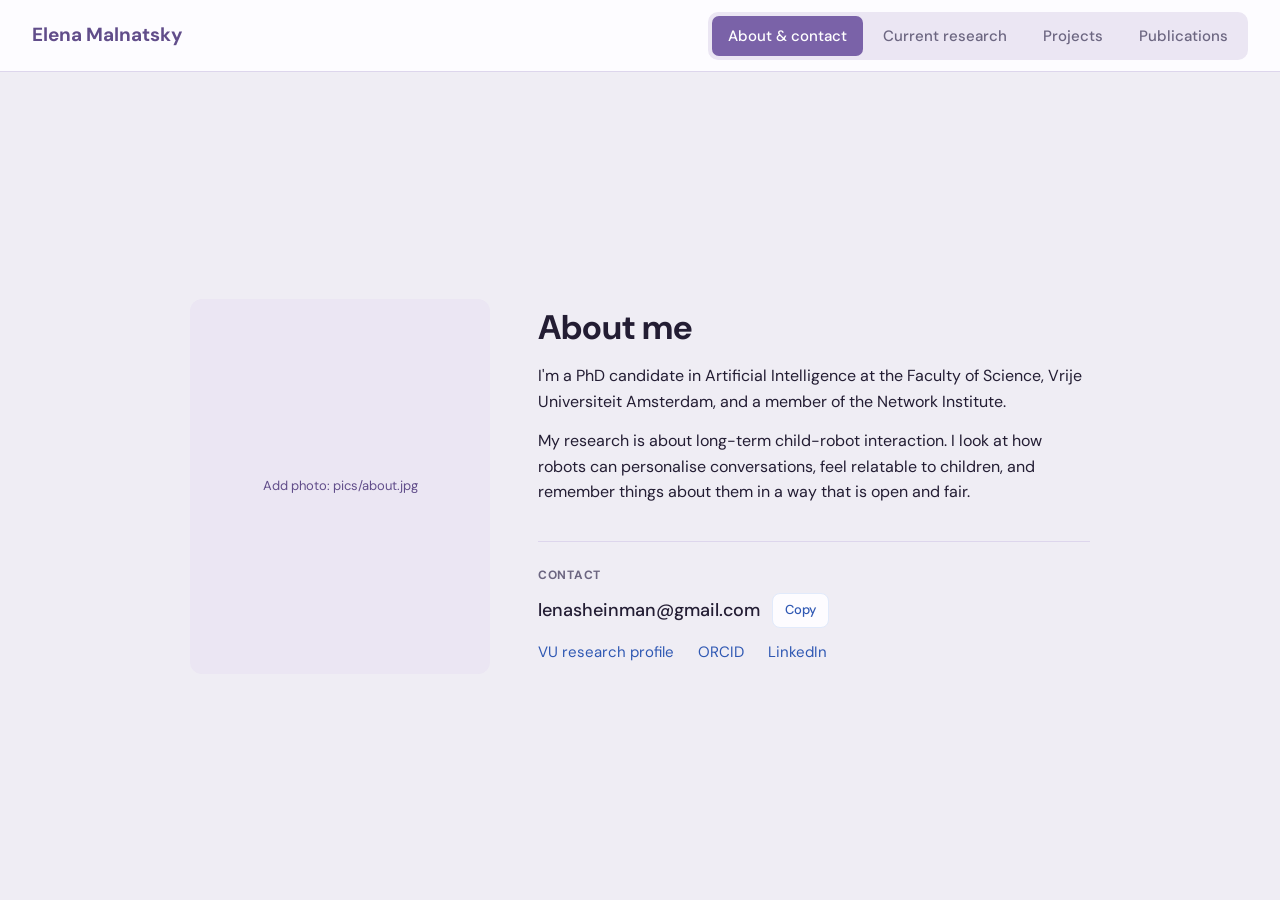
==== index.html @ c5b90229 "first version" ====
<!doctype html>
<html lang="en">
<head>
  <meta charset="utf-8">
  <meta name="viewport" content="width=device-width, initial-scale=1">
  <title>Elena Malnatsky</title>
  <meta name="description" content="Elena Malnatsky, PhD candidate at Vrije Universiteit Amsterdam, researching memory in child-robot interaction.">
  <link rel="preconnect" href="https://fonts.googleapis.com">
  <link rel="preconnect" href="https://fonts.gstatic.com" crossorigin>
  <link href="https://fonts.googleapis.com/css2?family=DM+Sans:opsz,wght@9..40,400;9..40,500;9..40,700&display=swap" rel="stylesheet">
  <link rel="stylesheet" href="styles.css">
</head>
<body>

  <header class="top">
    <button class="name" data-tab="about">Elena Malnatsky</button>
    <nav class="tabs" aria-label="Sections">
      <button class="tab" data-tab="about">About &amp; contact</button>
      <button class="tab" data-tab="research">Current research</button>
      <button class="tab" data-tab="projects">Projects</button>
      <button class="tab" data-tab="publications">Publications</button>
    </nav>
  </header>

  <main>

    <!-- ABOUT -->
    <section class="page" id="about">
      <div class="two-col">
        <figure class="pic pic--tall" data-label="pics/about.jpg">
          <img src="pics/about.jpg" alt="Elena with a social robot" onerror="this.remove()">
        </figure>
        <div>
          <h2>About me</h2>
          <p>
            I'm a PhD candidate in Artificial Intelligence at the Faculty of Science,
            Vrije Universiteit Amsterdam, and a member of the Network Institute.
          </p>
          <p>
            My research is about long-term child-robot interaction. I look at how robots can
            personalise conversations, feel relatable to children, and remember things about
            them in a way that is open and fair.
          </p>
          <div class="about-contact">
            <p class="about-contact__label">Contact</p>
            <div class="about-contact__row">
              <a class="about-contact__email" href="mailto:lenasheinman@gmail.com">lenasheinman@gmail.com</a>
              <button class="btn btn--light btn--sm" id="copy-email" data-email="lenasheinman@gmail.com">Copy</button>
            </div>
            <ul class="about-contact__links">
              <li><a href="https://research.vu.nl/en/persons/elena-malnatsky/" target="_blank" rel="noopener">VU research profile</a></li>
              <li><a href="https://orcid.org/0009-0008-4822-2944" target="_blank" rel="noopener">ORCID</a></li>
              <li><a href="https://www.linkedin.com/search/results/people/?keywords=Lena%20(Elena)%20Malnatsky" target="_blank" rel="noopener">LinkedIn</a></li>
            </ul>
          </div>
        </div>
      </div>
    </section>

    <!-- CURRENT RESEARCH -->
    <section class="page" id="research">
      <div class="research">
        <div class="research__text">
          <h2>Current research</h2>
          <p>
            Social robots that personalise conversations store information about the children
            they talk to. But children rarely get to see that information, let alone change it.
            In my current project, we open up the robot's memory to them.
          </p>
          <p>
            First, children helped us design how this should work. Then 71 children aged 10–12
            talked one-on-one with a NAO robot about school life and their dreams for the future.
            At any moment they could ask what the robot remembered about them and change it in
            their own words. Some of them also had a Memory Book on a tablet that showed what the
            robot knew.
          </p>
          <p>
            To see how children react when the robot gets them wrong, it made a few deliberate
            mistakes, like saying their favourite food was broccoli.
          </p>
          <div class="card">
            <p class="small-title">What I'm asking</p>
            <ul class="list">
              <li>How do children understand what a robot remembers about them?</li>
              <li>How do they respond when it gets something about them wrong?</li>
              <li>When they try to change its memory, does the robot actually pick it up?</li>
            </ul>
          </div>
        </div>

        <div class="gallery">
          <figure class="gallery__main">
            <img id="gallery-img" src="pics/web/study-girl.jpg" alt="">
          </figure>
          <div class="gallery__bar">
            <button class="btn btn--light btn--sm" id="gallery-prev" aria-label="Previous photo">←</button>
            <p class="gallery__caption" id="gallery-caption"></p>
            <button class="btn btn--light btn--sm" id="gallery-next" aria-label="Next photo">→</button>
          </div>
          <div class="gallery__thumbs">
            <button class="thumb is-on" data-src="pics/web/study-girl.jpg" data-caption="A child talking with the robot during the study"><img src="pics/web/study-girl.jpg" alt="Child talking with the robot"></button>
            <button class="thumb" data-src="pics/web/study-tablet.jpg" data-caption="Looking through the Memory Book on a tablet next to the robot"><img src="pics/web/study-tablet.jpg" alt="Child using the Memory Book tablet"></button>
            <button class="thumb" data-src="pics/web/codesign-session.jpg" data-caption="Co-design session: children drawing what the robot's memory could look like"><img src="pics/web/codesign-session.jpg" alt="Children in a co-design session"></button>
            <button class="thumb" data-src="pics/web/memorybook-cover.jpg" data-caption="The co-designed Memory Book"><img src="pics/web/memorybook-cover.jpg" alt="Memory Book cover"></button>
            <button class="thumb" data-src="pics/web/memorybook-chapters.jpg" data-caption="Memory Book chapters: hobbies, sport, music, books, friends, animals, food, school and dreams"><img src="pics/web/memorybook-chapters.jpg" alt="Memory Book table of contents"></button>
            <button class="thumb" data-src="pics/web/memorybook-page.jpg" data-caption="A chapter showing what the robot remembers about a child"><img src="pics/web/memorybook-page.jpg" alt="Memory Book chapter page"></button>
          </div>
        </div>
      </div>
    </section>

    <!-- PROJECTS -->
    <section class="page" id="projects">
      <div class="wide">
        <div class="row-between">
          <h2>Projects</h2>
          <div class="carousel__controls">
            <button class="btn btn--light btn--sm" id="proj-prev" aria-label="Previous project">←</button>
            <span class="carousel__count" id="proj-count">1 / 4</span>
            <button class="btn btn--light btn--sm" id="proj-next" aria-label="Next project">→</button>
          </div>
        </div>

        <div class="carousel" id="proj-track">
          <article class="project" data-project="omr">
            <figure class="pic" data-label="pics/omr.jpg">
              <img src="pics/omr.jpg" alt="" onerror="this.remove()">
            </figure>
            <div>
              <p class="project__venue">HRI 2026</p>
              <h3>Making Memories Together</h3>
              <p class="project__sub">Why robot memory needs to be open to children</p>
              <p>A year after a reading study, we returned to 50 children: they felt less close to the robot, and half of what it remembered about them was outdated or missing. A short online check-in repaired both, which led us to propose robots whose memory children can see and help build.</p>
              <div class="buttons">
                <a class="btn" href="https://doi.org/10.1145/3776734.3794570" target="_blank" rel="noopener">Read the paper</a>
              </div>
            </div>
          </article>

          <article class="project" data-project="codesign">
            <figure class="pic" data-label="pics/web/memorybook-cover.jpg">
              <img src="pics/web/memorybook-cover.jpg" alt="The co-designed Memory Book" onerror="this.remove()">
            </figure>
            <div>
              <p class="project__venue">Current project</p>
              <h3>Open Robot Memory</h3>
              <p class="project__sub">Letting children see and change what a robot remembers</p>
              <p>Together with children, we co-designed a Memory Book and ways for a robot to talk about what it remembers. Then 71 children aged 10–12 talked with the robot and could ask about and correct what it knew about them, including a few deliberate mistakes.</p>
              <div class="buttons">
                <button class="btn" data-tab="research">See current research</button>
              </div>
            </div>
          </article>

          <article class="project" data-project="bookworm">
            <figure class="pic" data-label="pics/bookworm.jpg">
              <img src="pics/bookworm.jpg" alt="" onerror="this.remove()">
            </figure>
            <div>
              <p class="project__venue">HRI 2026 · AIED 2026</p>
              <h3>The Robot Bookworm</h3>
              <p class="project__sub">Personalised book talks with a social robot</p>
              <p>A social robot that discusses books with children to support their reading motivation. Its conversations are generated with language models through a hybrid human–AI approach that keeps the content safe and personal.</p>
              <div class="buttons">
                <a class="btn" href="https://research.vu.nl/en/publications/the-robot-bookworm-fostering-childrens-reading-motivation-through/" target="_blank" rel="noopener">Read the paper</a>
                <a class="btn btn--light" href="https://doi.org/10.1007/978-3-032-29760-0_25" target="_blank" rel="noopener">AIED paper</a>
              </div>
            </div>
          </article>

          <article class="project" data-project="humor">
            <figure class="pic" data-label="pics/humor.jpg">
              <img src="pics/humor.jpg" alt="" onerror="this.remove()">
            </figure>
            <div>
              <p class="project__venue">HRI 2025</p>
              <h3>Fitting Humor</h3>
              <p class="project__sub">Robot humour that fits a child's age</p>
              <p>Co-design workshops with 102 children aged 8–12 identified the humour that suits each age group. In a follow-up study, children found the robot funnier and more relatable when its humour matched their age.</p>
              <div class="buttons">
                <a class="btn" href="https://research.vu.nl/en/publications/fitting-humor-age-based-persaonalization-for-shaping-relatable-ch/" target="_blank" rel="noopener">Read the paper</a>
              </div>
            </div>
          </article>
        </div>
        <div class="carousel__dots" id="proj-dots"></div>
      </div>
    </section>

    <!-- PUBLICATIONS -->
    <section class="page" id="publications">
      <div class="wide">
        <div class="row-between">
          <h2>Publications</h2>
          <div class="filters">
            <button class="pill is-on" data-year="all">All</button>
            <button class="pill" data-year="2026">2026</button>
            <button class="pill" data-year="2025">2025</button>
            <button class="pill" data-year="2024">2024</button>
          </div>
        </div>

        <ul class="pubs">
          <li data-year="2026">
            <div>
              <p class="pub-title">Making Memories Together: Toward Transparent and Co-constructed Robot Memory in Child-Robot Interaction</p>
              <p class="muted"><b>E. Malnatsky</b>, S. Wang, K. Hindriks, M. E. U. Ligthart · HRI '26 Companion</p>
            </div>
            <div class="pub-btns">
              <a class="btn btn--sm" href="https://doi.org/10.1145/3776734.3794570" target="_blank" rel="noopener">Paper</a>
              <button class="btn btn--sm btn--light cite" data-cite="Malnatsky, E., Wang, S., Hindriks, K., &amp; Ligthart, M. E. U. (2026). Making Memories Together: Toward Transparent and Co-constructed Robot Memory in Child-Robot Interaction. In HRI '26 Companion (pp. 1125–1129). ACM. https://doi.org/10.1145/3776734.3794570">Cite</button>
            </div>
          </li>
          <li data-year="2026">
            <div>
              <p class="pub-title">The Robot Bookworm: Fostering Children's Reading Motivation through Personalized Book Discussions</p>
              <p class="muted"><b>E. Malnatsky</b>, S. Ul Husan, K. Sinha, S. Veld, R. Van Nee, D. Wijnhorst, S. Wang, K. Hindriks, M. E. U. Ligthart · HRI '26</p>
            </div>
            <div class="pub-btns">
              <a class="btn btn--sm" href="https://research.vu.nl/en/publications/the-robot-bookworm-fostering-childrens-reading-motivation-through/" target="_blank" rel="noopener">Paper</a>
              <button class="btn btn--sm btn--light cite" data-cite="Malnatsky, E., Ul Husan, S., Sinha, K., Veld, S., Van Nee, R., Wijnhorst, D., Wang, S., Hindriks, K., &amp; Ligthart, M. E. U. (2026). The Robot Bookworm: Fostering Children's Reading Motivation through Personalized Book Discussions. In HRI '26 (pp. 1010–1019). ACM.">Cite</button>
            </div>
          </li>
          <li data-year="2026">
            <div>
              <p class="pub-title">A Hybrid Human-AI Content Generation Framework for Safe and Personalized Dialogic Learning with Children</p>
              <p class="muted"><b>E. Malnatsky</b>, S. Wang, K. Sinha, K. V. Hindriks, M. E. U. Ligthart · AIED 2026</p>
            </div>
            <div class="pub-btns">
              <a class="btn btn--sm" href="https://doi.org/10.1007/978-3-032-29760-0_25" target="_blank" rel="noopener">Paper</a>
              <button class="btn btn--sm btn--light cite" data-cite="Malnatsky, E., Wang, S., Sinha, K., Hindriks, K. V., &amp; Ligthart, M. E. U. (2026). A Hybrid Human-AI Content Generation Framework for Safe and Personalized Dialogic Learning with Children. In AIED 2026, LNAI (pp. 226–235). Springer. https://doi.org/10.1007/978-3-032-29760-0_25">Cite</button>
            </div>
          </li>
          <li data-year="2025">
            <div>
              <p class="pub-title">Fitting Humor: Age-Based Personalization for Shaping Relatable Child-Robot Interactions</p>
              <p class="muted"><b>E. Malnatsky</b>, M. E. U. Ligthart · HRI '25</p>
            </div>
            <div class="pub-btns">
              <a class="btn btn--sm" href="https://research.vu.nl/en/publications/fitting-humor-age-based-persaonalization-for-shaping-relatable-ch/" target="_blank" rel="noopener">Paper</a>
              <button class="btn btn--sm btn--light cite" data-cite="Malnatsky, E., &amp; Ligthart, M. E. U. (2025). Fitting Humor: Age-Based Personalization for Shaping Relatable Child-Robot Interactions. In HRI '25 (pp. 331–341). ACM.">Cite</button>
            </div>
          </li>
          <li data-year="2025">
            <div>
              <p class="pub-title">Dialogic Learning in Child-Robot Interaction: A Hybrid Approach to Personalized Educational Content Generation</p>
              <p class="muted"><b>E. Malnatsky</b>, S. Wang, K. V. Hindriks, M. E. U. Ligthart · AAAI Spring Symposium 2025</p>
            </div>
            <div class="pub-btns">
              <a class="btn btn--sm" href="https://research.vu.nl/en/publications/dialogic-learning-in-child-robot-interaction-a-hybrid-approach-to/" target="_blank" rel="noopener">Paper</a>
              <button class="btn btn--sm btn--light cite" data-cite="Malnatsky, E., Wang, S., Hindriks, K. V., &amp; Ligthart, M. E. U. (2025). Dialogic Learning in Child-Robot Interaction: A Hybrid Approach to Personalized Educational Content Generation. In Proceedings of the 2025 AAAI Spring Symposium Series (Vol. 5, No. 1, pp. 416–420). AAAI.">Cite</button>
            </div>
          </li>
          <li data-year="2024">
            <div>
              <p class="pub-title">Shaping Relatable Robots: A Child-Centered Approach to Social Personalization</p>
              <p class="muted"><b>E. Malnatsky</b>, S. Wang, K. Hindriks, M. Ligthart · HRI '24 Companion</p>
            </div>
            <div class="pub-btns">
              <a class="btn btn--sm" href="https://doi.org/10.1145/3610978.3638374" target="_blank" rel="noopener">Paper</a>
              <button class="btn btn--sm btn--light cite" data-cite="Malnatsky, E., Wang, S., Hindriks, K., &amp; Ligthart, M. (2024). Shaping Relatable Robots: A Child-Centered Approach to Social Personalization. In HRI '24 Companion (pp. 127–129). ACM. https://doi.org/10.1145/3610978.3638374">Cite</button>
            </div>
          </li>
        </ul>
        <div class="buttons">
          <a class="btn btn--light" href="https://research.vu.nl/en/persons/elena-malnatsky/" target="_blank" rel="noopener">See all on VU research portal</a>
        </div>
      </div>
    </section>

  </main>

  <div class="toast" id="toast" role="status" aria-live="polite"></div>

  <script src="script.js"></script>
</body>
</html>
---- styles.css ----
/* Elena Malnatsky — simple tab site */

:root {
  /* Colours taken from the co-designed Memory Book */
  --bg: #efedf4;            /* gray-white background */
  --card: #fdfcff;          /* white book pages */
  --text: #231d33;
  --muted: #6c6681;
  --border: #ddd6ec;
  --purple: #7a62a8;        /* muted Memory Book purple */
  --purple-dark: #614d8a;
  --purple-light: #ebe6f3;  /* lavender page tint */
  --blue: #3e6fd8;          /* robot's blue */
  --blue-dark: #2f58b3;
  --blue-light: #e1eafb;
  --top-h: 72px;
}

* { box-sizing: border-box; }
html, body { height: 100%; }
body {
  margin: 0;
  overflow: hidden;
  background: var(--bg);
  color: var(--text);
  font-family: "DM Sans", system-ui, -apple-system, sans-serif;
  font-size: 16px;
  line-height: 1.6;
}
button { font: inherit; color: inherit; background: none; border: 0; cursor: pointer; padding: 0; }
a { color: inherit; }
h1, h2, h3 { margin: 0 0 16px; line-height: 1.15; font-weight: 700; }
h1 { font-size: clamp(36px, 5vw, 56px); }
h2 { font-size: clamp(26px, 3vw, 34px); }
h3 { font-size: 24px; margin-bottom: 4px; }
p { margin: 0 0 14px; }
.muted { color: var(--muted); }
.big { font-size: clamp(17px, 1.6vw, 20px); max-width: 52ch; }
.small-title { font-weight: 700; font-size: 14px; margin: 20px 0 8px; }
.card .small-title:first-child { margin-top: 0; }

/* placeholder text: replace and remove class */
.ph { background: var(--purple-light); color: var(--purple-dark); border-radius: 4px; padding: 0 4px; }

/* ---------- top bar ---------- */
.top {
  height: var(--top-h);
  display: flex; align-items: center; justify-content: space-between; gap: 24px;
  padding: 0 32px;
  border-bottom: 1px solid var(--border);
  background: var(--card);
}
.name { font-weight: 700; font-size: 19px; }
.tabs { display: flex; gap: 4px; background: var(--bg); padding: 4px; border-radius: 10px; }
.tab {
  padding: 8px 16px; border-radius: 7px; font-size: 15px; font-weight: 500; color: var(--muted);
  transition: background .15s, color .15s;
}
.tab:hover { color: var(--text); background: rgba(255, 255, 255, .6); }
.tab.is-on { background: var(--purple); color: #fff; }

/* ---------- pages ---------- */
main { position: relative; height: calc(100% - var(--top-h)); }
.page {
  position: absolute; inset: 0;
  display: none;
  align-items: center; justify-content: center;
  padding: 32px;
  overflow-y: auto;            /* only scrolls on small screens if needed */
}
.page.is-on { display: flex; animation: fade .25s ease; }
@keyframes fade { from { opacity: 0; } to { opacity: 1; } }

.home, .two-col { width: 100%; max-width: 1100px; display: grid; grid-template-columns: 1.3fr 1fr; gap: 56px; align-items: center; }
.two-col { grid-template-columns: 1fr 1.3fr; }
.two-col--wide { grid-template-columns: 1.2fr 1fr; }
.wide { width: 100%; max-width: 1100px; }

/* ---------- buttons ---------- */
.buttons { display: flex; flex-wrap: wrap; gap: 10px; margin-top: 20px; }
.buttons--center { justify-content: center; }
.btn {
  display: inline-flex; align-items: center; justify-content: center;
  padding: 11px 20px; border-radius: 8px;
  background: var(--purple); color: #fff; border: 1px solid var(--purple);
  font-weight: 500; font-size: 15px; text-decoration: none;
  transition: background .15s, border-color .15s;
}
.btn:hover { background: var(--purple-dark); border-color: var(--purple-dark); }
.btn--light { background: var(--card); color: var(--text); border-color: var(--border); }
.btn--light:hover { background: #fff; border-color: var(--purple); }
.btn--sm { padding: 6px 12px; font-size: 13px; }

.pill {
  padding: 8px 16px; border-radius: 999px; border: 1px solid var(--border);
  background: var(--card); font-size: 14px; font-weight: 500;
  transition: all .15s;
}
.pill:hover { border-color: var(--purple); }
.pill.is-on { background: var(--purple); border-color: var(--purple); color: #fff; }

/* ---------- pictures ---------- */
.pic {
  position: relative; margin: 0; border-radius: 12px; overflow: hidden;
  background: var(--purple-light); aspect-ratio: 4 / 3;
}
.pic--tall { aspect-ratio: 4 / 5; max-height: calc(100vh - var(--top-h) - 80px); width: 100%; }
.pic::after {
  content: "Add photo: " attr(data-label);
  position: absolute; inset: 0; display: grid; place-items: center;
  font-size: 13px; color: var(--purple-dark);
}
.pic img { position: absolute; inset: 0; width: 100%; height: 100%; object-fit: cover; z-index: 1; }

/* ---------- about ---------- */
.chips { display: flex; flex-wrap: wrap; gap: 8px; margin-top: 4px; }
.chips span { background: var(--card); border: 1px solid var(--border); border-radius: 999px; padding: 4px 12px; font-size: 13px; }

/* ---------- research ---------- */
.label {
  display: inline-block; background: var(--purple-light); color: var(--purple-dark);
  font-size: 13px; font-weight: 700; padding: 4px 10px; border-radius: 6px; margin-bottom: 12px;
}
.card { background: var(--card); border: 1px solid var(--border); border-radius: 12px; padding: 24px; }
.card-stack { display: flex; flex-direction: column; gap: 16px; }
.list { margin: 0; padding-left: 20px; }
.list li { margin-bottom: 6px; }
.steps { list-style: none; margin: 0; padding: 0; }
.steps li { display: flex; align-items: center; gap: 10px; padding: 6px 0; color: var(--muted); }
.steps li::before {
  content: ""; width: 14px; height: 14px; border-radius: 50%;
  border: 2px solid var(--border); flex-shrink: 0;
}
.steps li.done { color: var(--text); }
.steps li.done::before { background: var(--purple); border-color: var(--purple); }
.steps li.now { color: var(--text); font-weight: 700; }
.steps li.now::before { border-color: var(--purple); background: var(--purple-light); }

/* ---------- projects ---------- */
.project-tabs { display: flex; flex-wrap: wrap; gap: 8px; margin-bottom: 24px; }
.project { display: none; grid-template-columns: 1fr 1.2fr; gap: 40px; align-items: center; }
.project.is-on { display: grid; animation: fade .25s ease; }
.project .pic { max-height: calc(100vh - var(--top-h) - 220px); width: 100%; }

/* ---------- publications ---------- */
.row-between { display: flex; justify-content: space-between; align-items: center; gap: 16px; flex-wrap: wrap; margin-bottom: 16px; }
.row-between h2 { margin: 0; }
.filters { display: flex; gap: 6px; }
.pubs { list-style: none; margin: 0; padding: 0; display: flex; flex-direction: column; gap: 8px; }
.pubs li {
  display: flex; justify-content: space-between; align-items: center; gap: 20px;
  background: var(--card); border: 1px solid var(--border); border-radius: 10px; padding: 12px 16px;
}
.pubs li.hide { display: none; }
.pubs p { margin: 0; }
.pubs .muted { font-size: 13px; }
.pub-title { font-weight: 500; font-size: 15px; line-height: 1.35; margin-bottom: 2px !important; }
.pub-btns { display: flex; gap: 6px; flex-shrink: 0; }

/* ---------- contact ---------- */
.contact { max-width: 520px; text-align: center; padding: 40px; }
.email { font-size: 22px; font-weight: 700; margin: 20px 0 0; }
hr { border: 0; border-top: 1px solid var(--border); margin: 28px 0 8px; }

/* ---------- toast ---------- */
.toast {
  position: fixed; bottom: 24px; left: 50%; transform: translate(-50%, 20px);
  background: var(--text); color: #fff; padding: 10px 18px; border-radius: 8px; font-size: 14px;
  opacity: 0; pointer-events: none; transition: all .2s;
}
.toast.show { opacity: 1; transform: translate(-50%, 0); }

/* ---------- smaller screens ---------- */
@media (max-height: 780px) and (min-width: 900px) {
  .pubs li { padding: 9px 14px; }
}

@media (max-width: 900px) {
  :root { --top-h: 112px; }
  .top { flex-direction: column; justify-content: center; align-items: flex-start; gap: 10px; padding: 12px 16px; }
  .tabs { max-width: 100%; overflow-x: auto; }
  .tab { white-space: nowrap; padding: 7px 12px; font-size: 14px; }
  .page { align-items: flex-start; padding: 24px 16px; }
  .home, .two-col, .two-col--wide, .project { grid-template-columns: 1fr; gap: 24px; }
  .pic--tall { aspect-ratio: 16 / 9; max-height: 220px; }
  .home .pic { order: -1; }
  .project .pic { max-height: 220px; }
  .pubs li { flex-direction: column; align-items: flex-start; gap: 10px; }
  .contact { padding: 28px 20px; }
}

/* About: smaller photo */
#about .two-col { grid-template-columns: 300px 1fr; max-width: 900px; gap: 48px; }
#about .pic--tall { max-height: 380px; }
@media (max-width: 900px) {
  #about .two-col { grid-template-columns: 1fr; }
  #about .pic--tall { max-width: 220px; aspect-ratio: 4 / 5; max-height: none; }
}

/* Current research: text + photo gallery */
.research { width: 100%; max-width: 1150px; display: grid; grid-template-columns: 1fr 1.15fr; gap: 48px; align-items: center; }
.research__text p { font-size: 15px; }
.research__text .card { padding: 18px 20px; margin-top: 6px; }
.research__text .list li { font-size: 14px; margin-bottom: 4px; }
.gallery { display: flex; flex-direction: column; gap: 10px; }
.gallery__main {
  margin: 0; border-radius: 12px; overflow: hidden; background: var(--card); border: 1px solid var(--border);
  aspect-ratio: 16 / 10; max-height: calc(100vh - var(--top-h) - 200px);
}
.gallery__main img { width: 100%; height: 100%; object-fit: contain; display: block; transition: opacity .2s; }
.gallery__bar { display: flex; align-items: center; gap: 10px; }
.gallery__caption { flex: 1; margin: 0; font-size: 14px; color: var(--muted); text-align: center; }
.gallery__thumbs { display: grid; grid-template-columns: repeat(6, 1fr); gap: 8px; }
.thumb { border-radius: 8px; overflow: hidden; aspect-ratio: 4 / 3; border: 2px solid transparent; opacity: .65; transition: all .15s; }
.thumb img { width: 100%; height: 100%; object-fit: cover; display: block; }
.thumb:hover { opacity: 1; }
.thumb.is-on { border-color: var(--purple); opacity: 1; }
@media (max-width: 900px) {
  .research { grid-template-columns: 1fr; gap: 24px; }
  .gallery { order: -1; }
  .gallery__thumbs { grid-template-columns: repeat(3, 1fr); }
}

/* Projects: swipeable carousel */
.carousel {
  display: flex; overflow-x: auto; scroll-snap-type: x mandatory; scroll-behavior: smooth;
  gap: 24px; scrollbar-width: none; cursor: grab; overscroll-behavior-x: contain;
}
.carousel::-webkit-scrollbar { display: none; }
.carousel.is-dragging { cursor: grabbing; scroll-snap-type: none; scroll-behavior: auto; user-select: none; }
.carousel.is-dragging img { pointer-events: none; }
.carousel .project {
  display: grid; flex: 0 0 100%; scroll-snap-align: start;
  background: var(--card); border: 1px solid var(--border); border-radius: 14px; padding: 24px;
  animation: none;
}
.carousel .project img { -webkit-user-drag: none; }
.carousel__controls { display: flex; align-items: center; gap: 10px; }
.carousel__count { font-size: 14px; color: var(--muted); min-width: 44px; text-align: center; }
.carousel__dots { display: flex; justify-content: center; gap: 8px; margin-top: 16px; }
.carousel__dots button {
  width: 10px; height: 10px; border-radius: 50%; background: var(--border); transition: all .2s;
}
.carousel__dots button.is-on { background: var(--purple); width: 26px; border-radius: 5px; }
@media (max-width: 900px) {
  .carousel .project { padding: 16px; }
}


/* ---------- Memory Book colour accents ---------- */
.top { background: var(--card); border-bottom: 1px solid var(--border); }
.name { color: var(--purple-dark); }
.tabs { background: var(--purple-light); }
.tab:hover { background: #fff; color: var(--purple-dark); }

h1, h2 { color: var(--text); }
.small-title { color: var(--blue); text-transform: uppercase; letter-spacing: .04em; font-size: 12px; }
.list li::marker { color: var(--blue); }

.btn--light { color: var(--blue-dark); border-color: var(--blue-light); background: var(--card); }
.btn--light:hover { background: var(--blue-light); border-color: var(--blue); color: var(--blue-dark); }

.card { box-shadow: 0 1px 0 var(--border), 0 8px 24px -16px rgba(122, 98, 168, .35); }
.pic { background: var(--purple-light); }

/* projects */
.project .muted { color: var(--blue); font-weight: 500; }
.carousel .project { box-shadow: 0 10px 30px -20px rgba(122, 98, 168, .45); }
.carousel__dots button { background: var(--blue-light); }
.carousel__dots button.is-on { background: var(--purple); }

/* gallery */
.thumb.is-on { border-color: var(--blue); }

/* publications */
.pubs li { border-left: 4px solid var(--purple-light); }
.pubs li:hover { border-left-color: var(--blue); }
.pubs b { color: var(--purple-dark); }
.filters .pill.is-on { background: var(--blue); border-color: var(--blue); }

/* contact */
.email { color: var(--purple-dark); }

/* Project cards: title + subtitle + short text */
.project__venue { font-size: 13px; font-weight: 500; color: var(--blue); margin-bottom: 4px; }
.project h3 { font-size: 28px; margin-bottom: 4px; }
.project__sub { font-size: 17px; color: var(--muted); margin-bottom: 16px; }
.project__sub + p { font-size: 16px; max-width: 46ch; }

/* About: contact block */
.about-contact { margin-top: 36px; padding-top: 24px; border-top: 1px solid var(--border); }
.about-contact__label { font-size: 12px; font-weight: 700; letter-spacing: .06em; text-transform: uppercase; color: var(--muted); margin-bottom: 8px; }
.about-contact__row { display: flex; align-items: center; gap: 12px; flex-wrap: wrap; }
.about-contact__email { font-size: 18px; font-weight: 500; color: var(--text); text-decoration: none; }
.about-contact__email:hover { color: var(--purple); text-decoration: underline; text-underline-offset: 3px; }
.about-contact__links { list-style: none; margin: 12px 0 0; padding: 0; display: flex; flex-wrap: wrap; gap: 6px 24px; font-size: 15px; }
.about-contact__links a { color: var(--blue-dark); text-decoration: none; }
.about-contact__links a:hover { text-decoration: underline; text-underline-offset: 3px; }
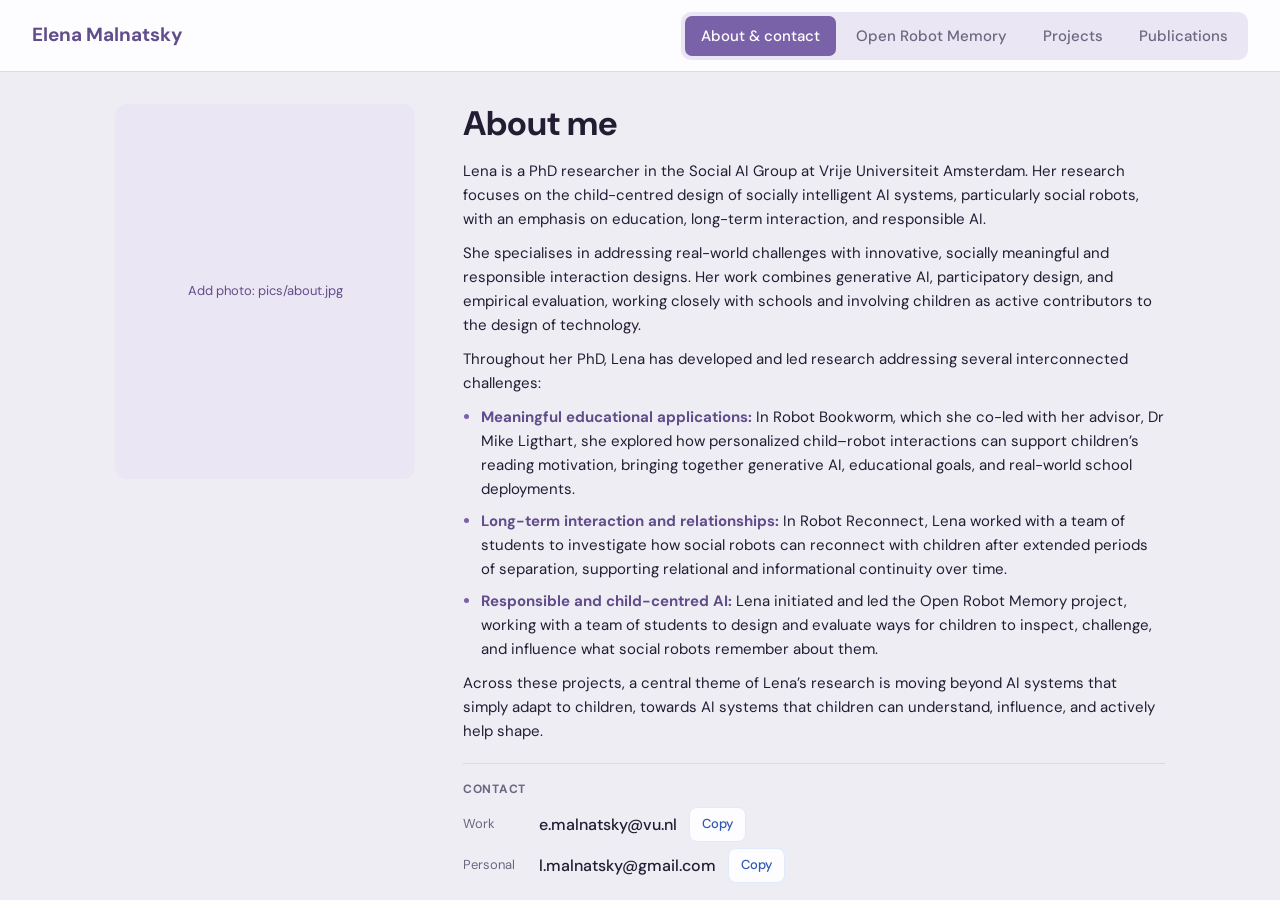
==== commit 60173a0d: "updated contact, scrollable page, new description and contributions" ====
--- a/index.html
+++ b/index.html
@@ -16,7 +16,7 @@
     <button class="name" data-tab="about">Elena Malnatsky</button>
     <nav class="tabs" aria-label="Sections">
       <button class="tab" data-tab="about">About &amp; contact</button>
-      <button class="tab" data-tab="research">Current research</button>
+      <button class="tab" data-tab="research">Open Robot Memory</button>
       <button class="tab" data-tab="projects">Projects</button>
       <button class="tab" data-tab="publications">Publications</button>
     </nav>
@@ -32,20 +32,55 @@
         </figure>
         <div>
           <h2>About me</h2>
-          <p>
-            I'm a PhD candidate in Artificial Intelligence at the Faculty of Science,
-            Vrije Universiteit Amsterdam, and a member of the Network Institute.
-          </p>
-          <p>
-            My research is about long-term child-robot interaction. I look at how robots can
-            personalise conversations, feel relatable to children, and remember things about
-            them in a way that is open and fair.
-          </p>
+          <div class="about-text">
+            <p>
+              Lena is a PhD researcher in the Social AI Group at Vrije Universiteit Amsterdam.
+              Her research focuses on the child-centred design of socially intelligent AI systems,
+              particularly social robots, with an emphasis on education, long-term interaction,
+              and responsible AI.
+            </p>
+            <p>
+              She specialises in addressing real-world challenges with innovative, socially
+              meaningful and responsible interaction designs. Her work combines generative AI,
+              participatory design, and empirical evaluation, working closely with schools and
+              involving children as active contributors to the design of technology.
+            </p>
+            <p>Throughout her PhD, Lena has developed and led research addressing several interconnected challenges:</p>
+            <ul class="about-list">
+              <li>
+                <b>Meaningful educational applications:</b> In Robot Bookworm, which she co-led with
+                her advisor, Dr Mike Ligthart, she explored how personalized child–robot interactions
+                can support children’s reading motivation, bringing together generative AI,
+                educational goals, and real-world school deployments.
+              </li>
+              <li>
+                <b>Long-term interaction and relationships:</b> In Robot Reconnect, Lena worked with a
+                team of students to investigate how social robots can reconnect with children after
+                extended periods of separation, supporting relational and informational continuity over time.
+              </li>
+              <li>
+                <b>Responsible and child-centred AI:</b> Lena initiated and led the Open Robot Memory
+                project, working with a team of students to design and evaluate ways for children to
+                inspect, challenge, and influence what social robots remember about them.
+              </li>
+            </ul>
+            <p>
+              Across these projects, a central theme of Lena’s research is moving beyond AI systems
+              that simply adapt to children, towards AI systems that children can understand,
+              influence, and actively help shape.
+            </p>
+          </div>
           <div class="about-contact">
             <p class="about-contact__label">Contact</p>
             <div class="about-contact__row">
-              <a class="about-contact__email" href="mailto:lenasheinman@gmail.com">lenasheinman@gmail.com</a>
-              <button class="btn btn--light btn--sm" id="copy-email" data-email="lenasheinman@gmail.com">Copy</button>
+              <span class="about-contact__type">Work</span>
+              <a class="about-contact__email" href="mailto:e.malnatsky@vu.nl">e.malnatsky@vu.nl</a>
+              <button class="btn btn--light btn--sm copy-email" data-email="e.malnatsky@vu.nl">Copy</button>
+            </div>
+            <div class="about-contact__row">
+              <span class="about-contact__type">Personal</span>
+              <a class="about-contact__email" href="mailto:l.malnatsky@gmail.com">l.malnatsky@gmail.com</a>
+              <button class="btn btn--light btn--sm copy-email" data-email="l.malnatsky@gmail.com">Copy</button>
             </div>
             <ul class="about-contact__links">
               <li><a href="https://research.vu.nl/en/persons/elena-malnatsky/" target="_blank" rel="noopener">VU research profile</a></li>
@@ -61,11 +96,12 @@
     <section class="page" id="research">
       <div class="research">
         <div class="research__text">
-          <h2>Current research</h2>
+          <h2>Open Robot Memory <span class="h2-sub">Open Minded Robots</span></h2>
           <p>
-            Social robots that personalise conversations store information about the children
-            they talk to. But children rarely get to see that information, let alone change it.
-            In my current project, we open up the robot's memory to them.
+            This is my most recent research, carried out over the past year. Social robots that
+            personalise conversations store information about the children they talk to, but
+            children rarely get to see that information, let alone change it. In this project,
+            we open up the robot's memory to them.
           </p>
           <p>
             First, children helped us design how this should work. Then 71 children aged 10–12
@@ -106,6 +142,19 @@
             <button class="thumb" data-src="pics/web/memorybook-page.jpg" data-caption="A chapter showing what the robot remembers about a child"><img src="pics/web/memorybook-page.jpg" alt="Memory Book chapter page"></button>
           </div>
         </div>
+        <div class="credit">
+          <p class="small-title">The team</p>
+          <p>
+            This project was a team effort. It hosted excellent Bachelor's and Master's theses,
+            and each student led an essential part of the work:
+          </p>
+          <ul class="team">
+            <li><b>Julianna Cisewska</b> <span class="team__prog">(Master's student, student lead)</span>: user study, system development, Memory Book, data collection and annotation, data analysis, co-writingn </li>
+            <li><b>Eunike Kristiani</b> <span class="team__prog">(Master's student)</span>: user study, ontology and database backend</li>
+            <li><b>Sherissa Geldof</b> <span class="team__prog">(Bachelor's student)</span>: user study, study design, testing, annotation, interviews, translations</li>
+            <li><b>Alexander Bindels</b> <span class="team__prog">(Bachelor's student)</span>: user study, data collection, annotation, interviews, system development</li>
+          </ul>
+        </div>
       </div>
     </section>
 
@@ -116,26 +165,12 @@
           <h2>Projects</h2>
           <div class="carousel__controls">
             <button class="btn btn--light btn--sm" id="proj-prev" aria-label="Previous project">←</button>
-            <span class="carousel__count" id="proj-count">1 / 4</span>
+            <span class="carousel__count" id="proj-count">1 / 3</span>
             <button class="btn btn--light btn--sm" id="proj-next" aria-label="Next project">→</button>
           </div>
         </div>
 
         <div class="carousel" id="proj-track">
-          <article class="project" data-project="omr">
-            <figure class="pic" data-label="pics/omr.jpg">
-              <img src="pics/omr.jpg" alt="" onerror="this.remove()">
-            </figure>
-            <div>
-              <p class="project__venue">HRI 2026</p>
-              <h3>Making Memories Together</h3>
-              <p class="project__sub">Why robot memory needs to be open to children</p>
-              <p>A year after a reading study, we returned to 50 children: they felt less close to the robot, and half of what it remembered about them was outdated or missing. A short online check-in repaired both, which led us to propose robots whose memory children can see and help build.</p>
-              <div class="buttons">
-                <a class="btn" href="https://doi.org/10.1145/3776734.3794570" target="_blank" rel="noopener">Read the paper</a>
-              </div>
-            </div>
-          </article>
 
           <article class="project" data-project="codesign">
             <figure class="pic" data-label="pics/web/memorybook-cover.jpg">
--- a/styles.css
+++ b/styles.css
@@ -296,3 +296,32 @@
 .about-contact__links { list-style: none; margin: 12px 0 0; padding: 0; display: flex; flex-wrap: wrap; gap: 6px 24px; font-size: 15px; }
 .about-contact__links a { color: var(--blue-dark); text-decoration: none; }
 .about-contact__links a:hover { text-decoration: underline; text-underline-offset: 3px; }
+
+/* About: longer bio text */
+#about .two-col { max-width: 1050px; align-items: start; }
+.about-text p { font-size: 15px; margin-bottom: 10px; }
+.about-list { margin: 0 0 10px; padding-left: 18px; font-size: 15px; }
+.about-list li { margin-bottom: 8px; }
+.about-list li::marker { color: var(--purple); }
+.about-list b { color: var(--purple-dark); font-weight: 700; }
+#about .about-contact { margin-top: 20px; padding-top: 16px; }
+
+/* About: work + personal email rows */
+.about-contact__row + .about-contact__row { margin-top: 6px; }
+.about-contact__type { font-size: 13px; color: var(--muted); min-width: 64px; }
+.about-contact__email { font-size: 16px; }
+
+/* Current research: collaboration credit */
+.research .credit {
+  grid-column: 1 / -1; margin-top: 4px; padding-top: 14px;
+  border-top: 1px solid var(--border); color: var(--text);
+}
+.research .credit p { font-size: 14px; margin-bottom: 8px; }
+.team { list-style: none; margin: 0; padding: 0; display: flex; flex-direction: column; gap: 4px; font-size: 14px; line-height: 1.5; }
+.team__prog { color: var(--muted); font-size: 13px; }
+.h2-sub { display: block; font-size: 18px; font-weight: 500; color: var(--blue); margin-top: 4px; }
+@media (max-width: 900px) { .team { grid-template-columns: 1fr; } }
+
+/* Long pages: centre when it fits, otherwise start at the top and scroll */
+.page { align-items: flex-start; padding-bottom: 48px; }
+.page > * { margin-top: auto; margin-bottom: auto; }
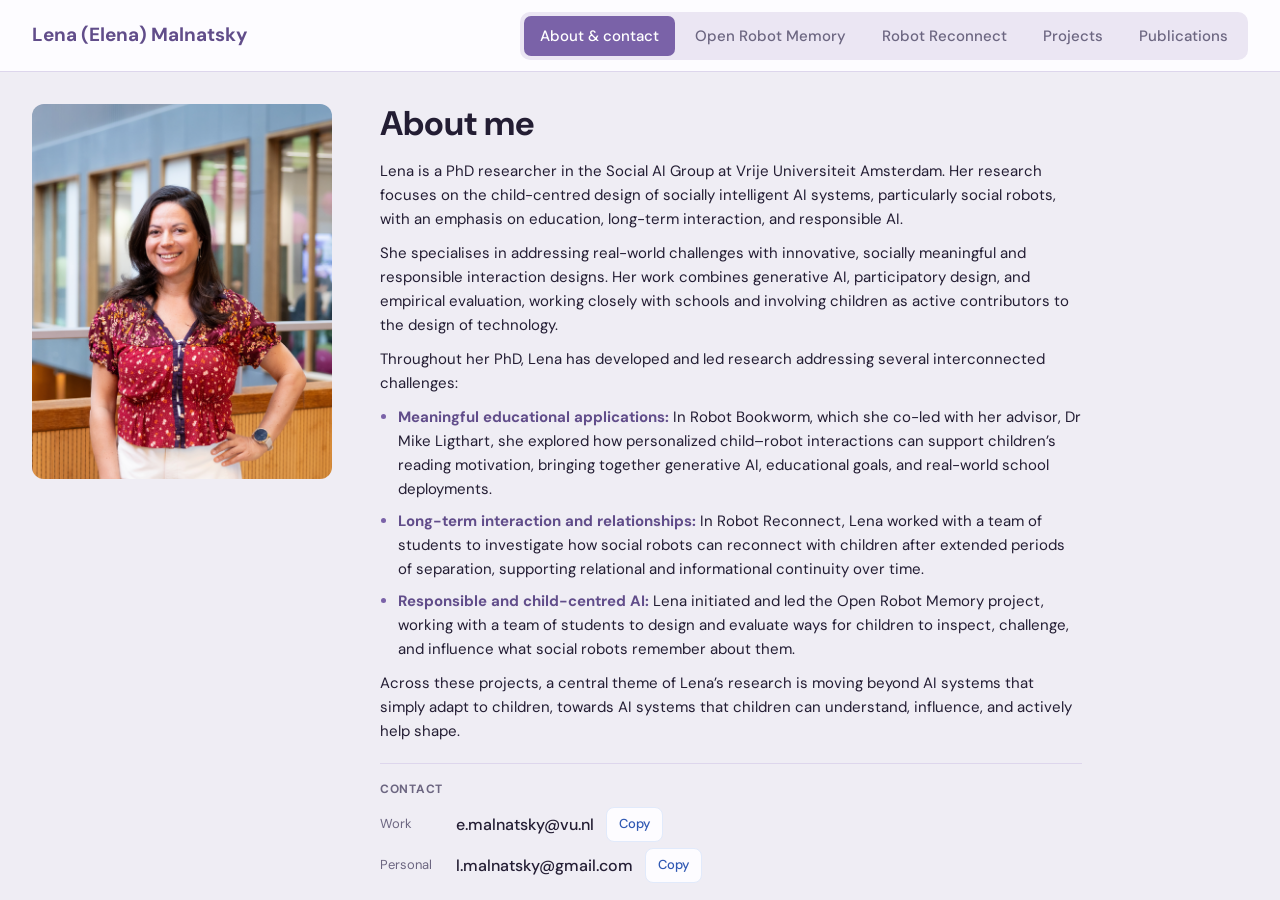
==== commit 79a6b75b: "New fixes" ====
--- a/index.html
+++ b/index.html
@@ -3,20 +3,231 @@
 <head>
   <meta charset="utf-8">
   <meta name="viewport" content="width=device-width, initial-scale=1">
-  <title>Elena Malnatsky</title>
+  <title>Lena (Elena) Malnatsky</title>
   <meta name="description" content="Elena Malnatsky, PhD candidate at Vrije Universiteit Amsterdam, researching memory in child-robot interaction.">
   <link rel="preconnect" href="https://fonts.googleapis.com">
   <link rel="preconnect" href="https://fonts.gstatic.com" crossorigin>
   <link href="https://fonts.googleapis.com/css2?family=DM+Sans:opsz,wght@9..40,400;9..40,500;9..40,700&display=swap" rel="stylesheet">
   <link rel="stylesheet" href="styles.css">
+  <!-- Open Robot Memory: top-of-page image layout (scoped to this page). -->
+  <style>
+    #research .research {
+      display: flex !important;
+      flex-direction: column !important;
+      align-items: stretch !important;
+      width: min(100%, 1120px);
+      max-width: 1120px;
+      margin: 0 auto;
+      gap: 24px;
+    }
+    #research .orm-introduction {
+      width: min(100%, 850px);
+    }
+    #research .orm-introduction h2 { margin-bottom: 6px; }
+    #research .orm-introduction p:last-child { margin-bottom: 0; }
+
+    #research .orm-team-photo,
+    #research .orm-photo-card {
+      margin: 0;
+      overflow: hidden;
+      border-radius: 14px;
+      border: 1px solid rgba(48, 43, 86, .10);
+      background: rgba(255, 255, 255, .75);
+    }
+    #research .orm-team-photo[hidden] { display: none !important; }
+    #research .orm-team-photo img {
+      display: block;
+      width: 100%;
+      height: clamp(220px, 28vw, 360px);
+      object-fit: cover;
+      object-position: center;
+    }
+    #research .orm-team-photo figcaption,
+    #research .orm-photo-card figcaption {
+      font-size: .86rem;
+      color: #56536c;
+      padding: 12px 14px;
+      line-height: 1.4;
+    }
+    #research .orm-team-photo figcaption {
+      font-weight: 600;
+    }
+    /* Main team image on the left; three study images in a compact mosaic. */
+    #research .orm-featured-gallery {
+      display: grid;
+      grid-template-columns: minmax(0, 1.3fr) minmax(0, 1fr);
+      gap: 16px;
+      width: 100%;
+      align-items: stretch;
+    }
+    #research .orm-photo-card {
+      display: flex;
+      flex-direction: column;
+      min-width: 0;
+    }
+    #research .orm-photo-card img {
+      display: block;
+      width: 100%;
+      min-height: 0;
+      object-fit: cover;
+      object-position: center;
+    }
+    /* Keep the full team visible, including the tablet in the foreground. */
+    #research .orm-photo-card--hero img {
+      aspect-ratio: 4 / 3;
+      object-fit: contain;
+      background: #e7e3dc;
+    }
+    #research .orm-gallery-side {
+      display: grid;
+      grid-template-columns: repeat(2, minmax(0, 1fr));
+      grid-template-rows: minmax(0, 1fr) minmax(0, 1fr);
+      gap: 16px;
+      min-width: 0;
+      min-height: 0;
+    }
+    #research .orm-gallery-side .orm-photo-card:first-child {
+      grid-column: 1 / -1;
+    }
+    #research .orm-gallery-side .orm-photo-card img {
+      flex: 1 1 0;
+      height: 0;
+    }
+    #research .orm-photo-card figcaption {
+      flex: 0 0 auto;
+    }
+    #research .orm-more-photos {
+      margin: 0;
+      width: 100%;
+    }
+    #research .orm-more-photos summary {
+      display: inline-flex;
+      align-items: center;
+      flex-wrap: wrap;
+      gap: 12px;
+      cursor: pointer;
+      color: #3f66d7;
+      font-size: .92rem;
+      font-weight: 700;
+      padding: 9px 0;
+    }
+    #research .orm-more-photos summary:hover { text-decoration: underline; }
+    #research .orm-photo-count {
+      font-size: .76rem;
+      font-weight: 500;
+      color: #67647b;
+    }
+    #research .orm-more-photos .gallery {
+      display: block !important;
+      position: static !important;
+      width: min(100%, 780px);
+      max-width: 100%;
+      margin: 18px 0 0;
+      align-self: flex-start;
+      transform: none !important;
+    }
+    #research .orm-more-photos .gallery__main img {
+      display: block;
+      width: 100%;
+      max-height: 470px;
+      object-fit: contain;
+    }
+    #research .research__text {
+      width: min(100%, 840px);
+      max-width: 840px !important;
+      align-self: flex-start !important;
+      margin-top: 8px;
+    }
+    #research .research__text h3 { margin-top: 1.65em; }
+    #research .credit {
+      position: static !important;
+      width: min(100%, 950px);
+      max-width: 950px !important;
+      align-self: flex-start !important;
+    }
+    @media (max-width: 760px) {
+      #research .research { gap: 18px; }
+      #research .orm-featured-gallery { grid-template-columns: 1fr; gap: 12px; }
+      #research .orm-gallery-side { grid-template-columns: repeat(3, minmax(0, 1fr)); grid-template-rows: auto; gap: 10px; }
+      #research .orm-gallery-side .orm-photo-card:first-child { grid-column: auto; }
+      #research .orm-gallery-side .orm-photo-card img { height: auto; flex: none; aspect-ratio: 4 / 3; }
+      #research .orm-gallery-side .orm-photo-card figcaption { padding: 8px; font-size: .74rem; }
+      #research .orm-team-photo img { height: 230px; }
+    }
+
+    /* Robot Reconnect: two photos, no additional gallery. */
+    #reconnect .reconnect-page {
+      display: flex; flex-direction: column; gap: 24px;
+      max-width: 1120px; margin: 0 auto;
+    }
+    #reconnect .reconnect-intro, #reconnect .reconnect-story {
+      width: min(100%, 850px);
+    }
+    #reconnect .reconnect-intro h2 { margin-bottom: 8px; }
+    #reconnect .reconnect-photo-grid {
+      display: grid;
+      grid-template-columns: repeat(2, minmax(0, 1fr));
+      gap: 18px;
+      align-items: stretch;
+    }
+    #reconnect .reconnect-photo {
+      margin: 0;
+      min-width: 0;
+      overflow: hidden;
+      border-radius: 15px;
+      border: 1px solid rgba(48,43,86,.12);
+      background: rgba(255,255,255,.86);
+    }
+    #reconnect .reconnect-photo__frame {
+      display: flex;
+      align-items: center;
+      justify-content: center;
+      aspect-ratio: 4 / 3;
+      background: #eaeaf1;
+      overflow: hidden;
+    }
+    #reconnect .reconnect-photo__frame img {
+      width: 100%; height: 100%;
+      display: block; object-fit: cover;
+    }
+    #reconnect .reconnect-photo__frame img[hidden] { display: none; }
+    #reconnect .reconnect-photo__placeholder {
+      padding: 20px;
+      color: #77738c;
+      text-align: center;
+      font-size: .9rem;
+    }
+    #reconnect .reconnect-photo figcaption {
+      padding: 11px 14px;
+      font-size: .87rem;
+      line-height: 1.45;
+      color: #59556e;
+    }
+    #reconnect .reconnect-credits { max-width: 100%; width: 100%; }
+    @media (max-width: 760px) {
+      #reconnect .reconnect-photo-grid { grid-template-columns: 1fr; }
+    }
+    /* Make URLs such as #research and #reconnect open their proper page. */
+    body[data-selected-tab] main > section.page { display: none !important; }
+    body[data-selected-tab="about"] main > #about,
+    body[data-selected-tab="research"] main > #research,
+    body[data-selected-tab="reconnect"] main > #reconnect,
+    body[data-selected-tab="projects"] main > #projects,
+    body[data-selected-tab="publications"] main > #publications {
+      display: block !important; opacity: 1 !important;
+      visibility: visible !important; pointer-events: auto !important;
+      transform: none !important;
+    }
+  </style>
 </head>
 <body>
 
   <header class="top">
-    <button class="name" data-tab="about">Elena Malnatsky</button>
+    <button class="name" data-tab="about">Lena (Elena) Malnatsky</button>
     <nav class="tabs" aria-label="Sections">
       <button class="tab" data-tab="about">About &amp; contact</button>
       <button class="tab" data-tab="research">Open Robot Memory</button>
+      <button class="tab" data-tab="reconnect">Robot Reconnect</button>
       <button class="tab" data-tab="projects">Projects</button>
       <button class="tab" data-tab="publications">Publications</button>
     </nav>
@@ -95,64 +306,287 @@
     <!-- CURRENT RESEARCH -->
     <section class="page" id="research">
       <div class="research">
+
+        <!-- Introduction, before the photography -->
+        <div class="orm-introduction">
+<h2>Open Robot Memory <span class="h2-sub">formerly Open-Minded Robots</span></h2>
+<p><em>Giving children insight into and influence over what social robots remember about them.</em></p>
+<p>
+            Social robots that personalize their conversations remember information about the
+            children they interact with. But children rarely get to see what these robots
+            remember, let alone correct it.
+          </p>
+<p>
+            Drawing on my experiences from previous studies with children in schools, I began
+            to question this one-sided approach to personalization.
+            <strong>Could we design child-facing AI systems that are more transparent and give
+            children meaningful influence over what these systems remember about them?</strong>
+</p>
+          <p>This question became the starting point for <em>Open Robot Memory</em>.</p>
+        </div>
+
+        <!-- Four photos visible immediately: large team portrait + three smaller highlights. -->
+        <div class="orm-featured-gallery" aria-label="Project highlights">
+          <figure class="orm-photo-card orm-photo-card--hero">
+            <img src="pics/web/OpenMemoryTeam.png" alt="The Open Robot Memory team with Leo and the Memory Book" loading="eager">
+            <figcaption>The Open Robot Memory team</figcaption>
+          </figure>
+          <div class="orm-gallery-side">
+            <figure class="orm-photo-card">
+              <img src="pics/web/study-girl.jpg" alt="A child speaking with Leo during the robot memory study" loading="eager">
+              <figcaption>One-on-one conversations with Leo</figcaption>
+            </figure>
+            <figure class="orm-photo-card">
+              <img src="pics/web/study-tablet.jpg" alt="A child using the Memory Book tablet alongside Leo" loading="eager">
+              <figcaption>Checking memories in the Memory Book</figcaption>
+            </figure>
+            <figure class="orm-photo-card">
+              <img src="pics/web/codesign-session.jpg" alt="Children exploring robot memory in a co-design activity" loading="eager">
+              <figcaption>Designing together with children</figcaption>
+            </figure>
+          </div>
+        </div>
+
+        <!-- The rest stay collapsed until a visitor chooses to browse. -->
+        <details class="orm-more-photos">
+          <summary>Explore the full photo gallery <span class="orm-photo-count">7 photos</span></summary>
+<div class="gallery">
+<figure class="gallery__main">
+<img alt="The Open Robot Memory team with Leo and the Memory Book" id="gallery-img" src="pics/web/OpenMemoryTeam.png"/>
+</figure>
+<div class="gallery__bar">
+<button aria-label="Previous photo" class="btn btn--light btn--sm" id="gallery-prev">←</button>
+<p class="gallery__caption" id="gallery-caption"></p>
+<button aria-label="Next photo" class="btn btn--light btn--sm" id="gallery-next">→</button>
+</div>
+<div class="gallery__thumbs">
+<button class="thumb is-on" data-caption="The Open Robot Memory team with Leo and the Memory Book" data-src="pics/web/OpenMemoryTeam.png"><img alt="Open Robot Memory team photo" src="pics/web/OpenMemoryTeam.png"/></button>
+<button class="thumb" data-caption="A child talking with the robot during the study" data-src="pics/web/study-girl.jpg"><img alt="Child talking with the robot" src="pics/web/study-girl.jpg"/></button>
+<button class="thumb" data-caption="Looking through the Memory Book on a tablet next to the robot" data-src="pics/web/study-tablet.jpg"><img alt="Child using the Memory Book tablet" src="pics/web/study-tablet.jpg"/></button>
+<button class="thumb" data-caption="Co-design session: children drawing what the robot's memory could look like" data-src="pics/web/codesign-session.jpg"><img alt="Children in a co-design session" src="pics/web/codesign-session.jpg"/></button>
+<button class="thumb" data-caption="The co-designed Memory Book" data-src="pics/web/memorybook-cover.jpg"><img alt="Memory Book cover" src="pics/web/memorybook-cover.jpg"/></button>
+<button class="thumb" data-caption="Memory Book chapters: hobbies, sport, music, books, friends, animals, food, school and dreams" data-src="pics/web/memorybook-chapters.jpg"><img alt="Memory Book table of contents" src="pics/web/memorybook-chapters.jpg"/></button>
+<button class="thumb" data-caption="A chapter showing what the robot remembers about a child" data-src="pics/web/memorybook-page.jpg"><img alt="Memory Book chapter page" src="pics/web/memorybook-page.jpg"/></button>
+</div>
+</div>
+        </details>
+
+        <!-- Research story -->
         <div class="research__text">
-          <h2>Open Robot Memory <span class="h2-sub">Open Minded Robots</span></h2>
+
+<h3>From research idea to working system</h3>
+<p>
+            Over the past year, together with a wonderful team of BSc and MSc thesis students,
+            we developed and evaluated this idea in Dutch primary schools. These schools have
+            been valued research partners for several years, welcoming me back for new studies
+            with our social robot, Leo. Some participating children had interacted with Leo
+            before, while others were meeting him for the first time.
+          </p>
+<p>
+            Bringing this system to life was a real team effort. Following a
+            <strong>child-centred, participatory design approach</strong>, we began by exploring
+            children's understanding of what it means for a robot to remember things about them.
+            Through co-design activities, children shared how they imagined a robot's memory,
+            what they thought it should remember, and how they would like to interact with it.
+          </p>
+<p>
+            We translated these ideas into a system that allowed children to inspect,
+            question, and correct the robot's memory through natural conversation, using
+            their own words.
+          </p>
+<h3>Putting the design to the test</h3>
+<p>
+            We evaluated our design in a study with <strong>71 children aged 10–12 from three
+            classes at two Dutch primary schools</strong>. During one-on-one conversations with
+            Leo about school life, personal interests, and future aspirations, children could
+            ask what the robot remembered about them and correct that information in their own words.
+          </p>
+<p>
+            Some children also had access to the <strong>Memory Book</strong>, a tablet-based
+            interface implemented by Julianna, allowing them to inspect the robot's memory
+            and check whether their corrections had been registered.
+          </p>
+<p>
+            To explore how children respond when a robot gets something wrong, we deliberately
+            introduced a few wrong claims into the conversations. We investigated when and how
+            children challenged these mistakes, whether the robot successfully incorporated
+            their corrections, and how making its memory visible influenced children's
+            understanding and sense of agency.
+          </p>
+<p>
+            Along the way, we also discovered that broccoli wasn't anyone's favourite food,
+            and becoming a school principal wasn't a particularly popular career ambition either. :)
+          </p>
+<div class="card">
+<p class="small-title">What we investigated</p>
+<ul class="list">
+<li>How do children understand what a robot remembers about them?</li>
+<li>How do they respond when the robot gets something wrong?</li>
+<li>When children try to correct its memory, does the robot successfully register those corrections?</li>
+<li>How does making robot memory visible influence children's understanding and sense of agency?</li>
+</ul>
+</div>
+<h3>Looking ahead</h3>
+<p>
+            Ultimately, this project explores how we can move beyond AI systems that simply
+            remember information about children, towards <strong>systems whose memories children
+            can understand, question, and actively shape</strong>.
+          </p>
+<p>
+            I am very proud of Julianna, Eunike, Sherissa, and Sander, each of whom developed
+            an excellent thesis as part of this project. I am also very proud that
+            <em>Open Robot Memory</em> is my first largely independent scientific initiative
+            and research project. We are currently working on publishing the results of our research.
+          </p>
+        </div>
+
+        <!-- Research team and attribution -->
+<div class="credit">
+<h3>Project team and contributions</h3>
+<p>
+            This project was a collaborative effort. The whole team helped conduct the co-design
+            activities and evaluation studies, participated in developing and testing the system,
+            and carried out their own analyses.
+          </p>
+<ul class="team">
+<li>
+<b>Lena (Elena) Malnatsky</b>
+<span class="team__prog">(Project initiator and scientific lead)</span>:
+              Conceived and led the project, developed its scientific vision and research
+              questions, designed the co-design activities and experimental study, developed
+              the overall system and interaction concepts, coordinated school partnerships
+              and research activities, and supervised the student researchers.
+            </li>
+<li>
+<b>Julianna Cisewska</b>
+<span class="team__prog">(MSc student researcher)</span>:
+              Developed and implemented the Memory Book tablet interface, using co-design
+              insights. Contributed to conducting and analysing the co-design activities,
+              integrated the interface with the robot's memory system, took a leading role
+              in implementing the robot interactions, and supported the wider team with
+              coordination and practical tasks throughout the project.
+            </li>
+<li>
+<b>Eunike Kristiani</b>
+<span class="team__prog">(MSc student researcher)</span>:
+              Designed and implemented the memory ontology, knowledge graph, database backend,
+              and APIs supporting the robot's memory system, and contributed to preparing the
+              personalized data used during interactions.
+            </li>
+<li>
+<b>Sander Bindels</b>
+<span class="team__prog">(Student researcher)</span>:
+              Contributed to the development and implementation of the robot's conversational
+              interactions, system integration, testing, and execution of the user study.
+            </li>
+<li>
+<b>Sherissa Geldof</b>
+<span class="team__prog">(BSc student researcher)</span>:
+              Contributed to the co-design activities, interaction development and testing,
+              study execution, child interviews, data annotation, and analysis of children's
+              experiences and agency over robot memory.
+            </li>
+</ul>
+<p class="small-title">My thesis advisors</p>
+<p>
+            Dr Mike E.U. Ligthart, Prof. Koen Hindriks, and Dr Shenghui Wang provided
+            scientific advice, feedback, and support throughout the research.
+          </p>
+</div>
+
+      </div>
+    </section>
+
+
+    <!-- ROBOT RECONNECT: a directly shareable project page -->
+    <section class="page" id="reconnect">
+      <div class="reconnect-page">
+        <div class="reconnect-intro">
+          <h2>Robot Reconnect <span class="h2-sub">Keeping child–robot relationships alive over time</span></h2>
+          <p><em>How can a social robot reconnect with children after a long break — without the physical robot being there?</em></p>
           <p>
-            This is my most recent research, carried out over the past year. Social robots that
-            personalise conversations store information about the children they talk to, but
-            children rarely get to see that information, let alone change it. In this project,
-            we open up the robot's memory to them.
+            A personalized robot may remember a child from one interaction to the next, but
+            what happens when a year passes? Children's interests change, some things are
+            forgotten, and the relationship itself may need renewing. Following our
+            <em>Robot Bookworm</em> study, I wanted to explore how we could sustain both
+            the social connection and the robot's knowledge of the child over time.
           </p>
           <p>
-            First, children helped us design how this should work. Then 71 children aged 10–12
-            talked one-on-one with a NAO robot about school life and their dreams for the future.
-            At any moment they could ask what the robot remembered about them and change it in
-            their own words. Some of them also had a Memory Book on a tablet that showed what the
-            robot knew.
-          </p>
+            Together with a team of BSc students, we designed a practical way for children
+            to reconnect with Leo <strong>without bringing the physical robot back into the classroom</strong>.
+          </p>
+        </div>
+
+        <!-- Add these two photos to pics/web/ when ready. -->
+        <div class="reconnect-photo-grid" aria-label="Robot Reconnect photos">
+          <figure class="reconnect-photo">
+            <div class="reconnect-photo__frame">
+              <img src="pics/web/reconnect-team.jpg"
+                   alt="The Robot Reconnect project team"
+                   loading="eager"
+                   onerror="this.hidden=true;this.nextElementSibling.hidden=false">
+              <span class="reconnect-photo__placeholder" hidden>Team photo — reconnect-team.jpg</span>
+            </div>
+            <figcaption>Our Robot Reconnect research team</figcaption>
+          </figure>
+          <figure class="reconnect-photo">
+            <div class="reconnect-photo__frame">
+              <img src="pics/web/reconnect-study.jpg"
+                   alt="Robot Reconnect study: reconnecting with Leo through personalized letters and web chat"
+                   loading="eager"
+                   onerror="this.hidden=true;this.nextElementSibling.hidden=false">
+              <span class="reconnect-photo__placeholder" hidden>Study image — reconnect-study.jpg</span>
+            </div>
+            <figcaption>Reconnecting with Leo through a personalized letter and web chat</figcaption>
+          </figure>
+        </div>
+
+        <div class="reconnect-story">
+          <h3>A year later, Leo says hello again</h3>
           <p>
-            To see how children react when the robot gets them wrong, it made a few deliberate
-            mistakes, like saying their favourite food was broccoli.
-          </p>
-          <div class="card">
-            <p class="small-title">What I'm asking</p>
-            <ul class="list">
-              <li>How do children understand what a robot remembers about them?</li>
-              <li>How do they respond when it gets something about them wrong?</li>
-              <li>When they try to change its memory, does the robot actually pick it up?</li>
-            </ul>
-          </div>
-        </div>
-
-        <div class="gallery">
-          <figure class="gallery__main">
-            <img id="gallery-img" src="pics/web/study-girl.jpg" alt="">
-          </figure>
-          <div class="gallery__bar">
-            <button class="btn btn--light btn--sm" id="gallery-prev" aria-label="Previous photo">←</button>
-            <p class="gallery__caption" id="gallery-caption"></p>
-            <button class="btn btn--light btn--sm" id="gallery-next" aria-label="Next photo">→</button>
-          </div>
-          <div class="gallery__thumbs">
-            <button class="thumb is-on" data-src="pics/web/study-girl.jpg" data-caption="A child talking with the robot during the study"><img src="pics/web/study-girl.jpg" alt="Child talking with the robot"></button>
-            <button class="thumb" data-src="pics/web/study-tablet.jpg" data-caption="Looking through the Memory Book on a tablet next to the robot"><img src="pics/web/study-tablet.jpg" alt="Child using the Memory Book tablet"></button>
-            <button class="thumb" data-src="pics/web/codesign-session.jpg" data-caption="Co-design session: children drawing what the robot's memory could look like"><img src="pics/web/codesign-session.jpg" alt="Children in a co-design session"></button>
-            <button class="thumb" data-src="pics/web/memorybook-cover.jpg" data-caption="The co-designed Memory Book"><img src="pics/web/memorybook-cover.jpg" alt="Memory Book cover"></button>
-            <button class="thumb" data-src="pics/web/memorybook-chapters.jpg" data-caption="Memory Book chapters: hobbies, sport, music, books, friends, animals, food, school and dreams"><img src="pics/web/memorybook-chapters.jpg" alt="Memory Book table of contents"></button>
-            <button class="thumb" data-src="pics/web/memorybook-page.jpg" data-caption="A chapter showing what the robot remembers about a child"><img src="pics/web/memorybook-page.jpg" alt="Memory Book chapter page"></button>
-          </div>
-        </div>
-        <div class="credit">
-          <p class="small-title">The team</p>
+            <strong>51 children</strong> who had previously met Leo in the Robot Bookworm study
+            took part in this follow-up. Each child experienced two personalized forms of
+            reconnection: a paper letter written in Leo's voice and a web-based chat with him.
+            Both drew on what Leo had learned about the child's interests and preferences
+            during the earlier study.
+          </p>
           <p>
-            This project was a team effort. It hosted excellent Bachelor's and Master's theses,
-            and each student led an essential part of the work:
-          </p>
+            The interactions were designed to make children feel remembered while also
+            giving them opportunities to correct outdated details, share new information,
+            and refresh the robot's memory. We investigated children's sense of connection,
+            their experiences with the two modalities, and how well the reconnection helped
+            recover or update personal information.
+          </p>
+        </div>
+
+        <div class="reconnect-story">
+          <h3>From reconnecting to open memory</h3>
+          <p>
+            Beyond exploring how to reconnect with a familiar robot, the study revealed the
+            importance of keeping a robot's knowledge up to date and allowing children to
+            influence what it remembers. These questions helped motivate the next step in
+            my research: <a href="#research">Open Robot Memory</a>.
+          </p>
+          <p>
+            The study also supported two excellent BSc thesis projects. We are working on
+            sharing the research through a scientific publication.
+          </p>
+        </div>
+
+        <div class="credit reconnect-credits">
+          <h3>Project team and contributions</h3>
           <ul class="team">
-            <li><b>Julianna Cisewska</b> <span class="team__prog">(Master's student, student lead)</span>: user study, system development, Memory Book, data collection and annotation, data analysis, co-writingn </li>
-            <li><b>Eunike Kristiani</b> <span class="team__prog">(Master's student)</span>: user study, ontology and database backend</li>
-            <li><b>Sherissa Geldof</b> <span class="team__prog">(Bachelor's student)</span>: user study, study design, testing, annotation, interviews, translations</li>
-            <li><b>Alexander Bindels</b> <span class="team__prog">(Bachelor's student)</span>: user study, data collection, annotation, interviews, system development</li>
+            <li><b>Lena (Elena) Malnatsky</b>
+                <span class="team__prog">(Research lead and student supervisor)</span>:
+                Led the Robot Reconnect research, designed the study and its personalized
+                reconnection approach, and supervised the student projects.</li>
+            <li><b>Maria Sandu</b>
+                <span class="team__prog">(BSc student researcher)</span>:
+                Developed and evaluated a personalized web-based chat with Leo.</li>
+            <li><b>Alexandra Gheorghe</b>
+                <span class="team__prog">(BSc student researcher)</span>:
+                Designed and evaluated a knowledge-graph-based user model for long-term
+                personalized interactions.</li>
           </ul>
         </div>
       </div>
@@ -165,7 +599,7 @@
           <h2>Projects</h2>
           <div class="carousel__controls">
             <button class="btn btn--light btn--sm" id="proj-prev" aria-label="Previous project">←</button>
-            <span class="carousel__count" id="proj-count">1 / 3</span>
+            <span class="carousel__count" id="proj-count">1 / 4</span>
             <button class="btn btn--light btn--sm" id="proj-next" aria-label="Next project">→</button>
           </div>
         </div>
@@ -182,7 +616,23 @@
               <p class="project__sub">Letting children see and change what a robot remembers</p>
               <p>Together with children, we co-designed a Memory Book and ways for a robot to talk about what it remembers. Then 71 children aged 10–12 talked with the robot and could ask about and correct what it knew about them, including a few deliberate mistakes.</p>
               <div class="buttons">
-                <button class="btn" data-tab="research">See current research</button>
+                <a class="btn" href="#research">View Open Robot Memory</a>
+              </div>
+            </div>
+          </article>
+
+
+          <article class="project" data-project="reconnect">
+            <figure class="pic" data-label="pics/web/reconnect-study.jpg">
+              <img src="pics/web/reconnect-study.jpg" alt="Robot Reconnect study: letter and web chat" onerror="this.remove()">
+            </figure>
+            <div>
+              <p class="project__venue">Long-term child–robot interaction</p>
+              <h3>Robot Reconnect</h3>
+              <p class="project__sub">Reconnecting with Leo after a year apart</p>
+              <p>One year after Robot Bookworm, 51 children reconnected with Leo using a personalized paper letter and web chat, without the physical robot. We investigated social reconnection and updating what the robot remembers.</p>
+              <div class="buttons">
+                <a class="btn" href="#reconnect">Explore Robot Reconnect</a>
               </div>
             </div>
           </article>
@@ -308,5 +758,48 @@
   <div class="toast" id="toast" role="status" aria-live="polite"></div>
 
   <script src="script.js"></script>
+
+  <script>
+    /* Shareable project pages: /#research and /#reconnect. */
+    (() => {
+      const pages = new Set(['about','research','reconnect','projects','publications']);
+      function showPage(id, writeHash) {
+        if (!pages.has(id)) return;
+        document.body.dataset.selectedTab = id;
+        document.querySelectorAll('main > .page').forEach(page => {
+          const selected = page.id === id;
+          page.classList.toggle('is-on', selected);
+          page.classList.toggle('is-active', selected);
+          page.classList.toggle('active', selected);
+        });
+        document.querySelectorAll('.tabs .tab').forEach(tab => {
+          const selected = tab.dataset.tab === id;
+          tab.classList.toggle('is-on', selected);
+          tab.classList.toggle('is-active', selected);
+          tab.classList.toggle('active', selected);
+          tab.setAttribute('aria-current', selected ? 'page' : 'false');
+        });
+        if (writeHash && location.hash !== '#' + id) {
+          history.pushState(null, '', '#' + id);
+        }
+      }
+      function readHash() {
+        const key = decodeURIComponent(location.hash.substring(1));
+        showPage(pages.has(key) ? key : 'about', false);
+      }
+      document.addEventListener('click', event => {
+        const target = event.target.closest('[data-tab]');
+        if (target && pages.has(target.dataset.tab)) {
+          // Allow the site's existing tab handler to run, then synchronize the URL.
+          queueMicrotask(() => showPage(target.dataset.tab, true));
+        }
+      });
+      window.addEventListener('hashchange', readHash);
+      window.addEventListener('popstate', readHash);
+      document.addEventListener('DOMContentLoaded', readHash);
+      if (document.readyState !== 'loading') readHash();
+    })();
+  </script>
+
 </body>
 </html>
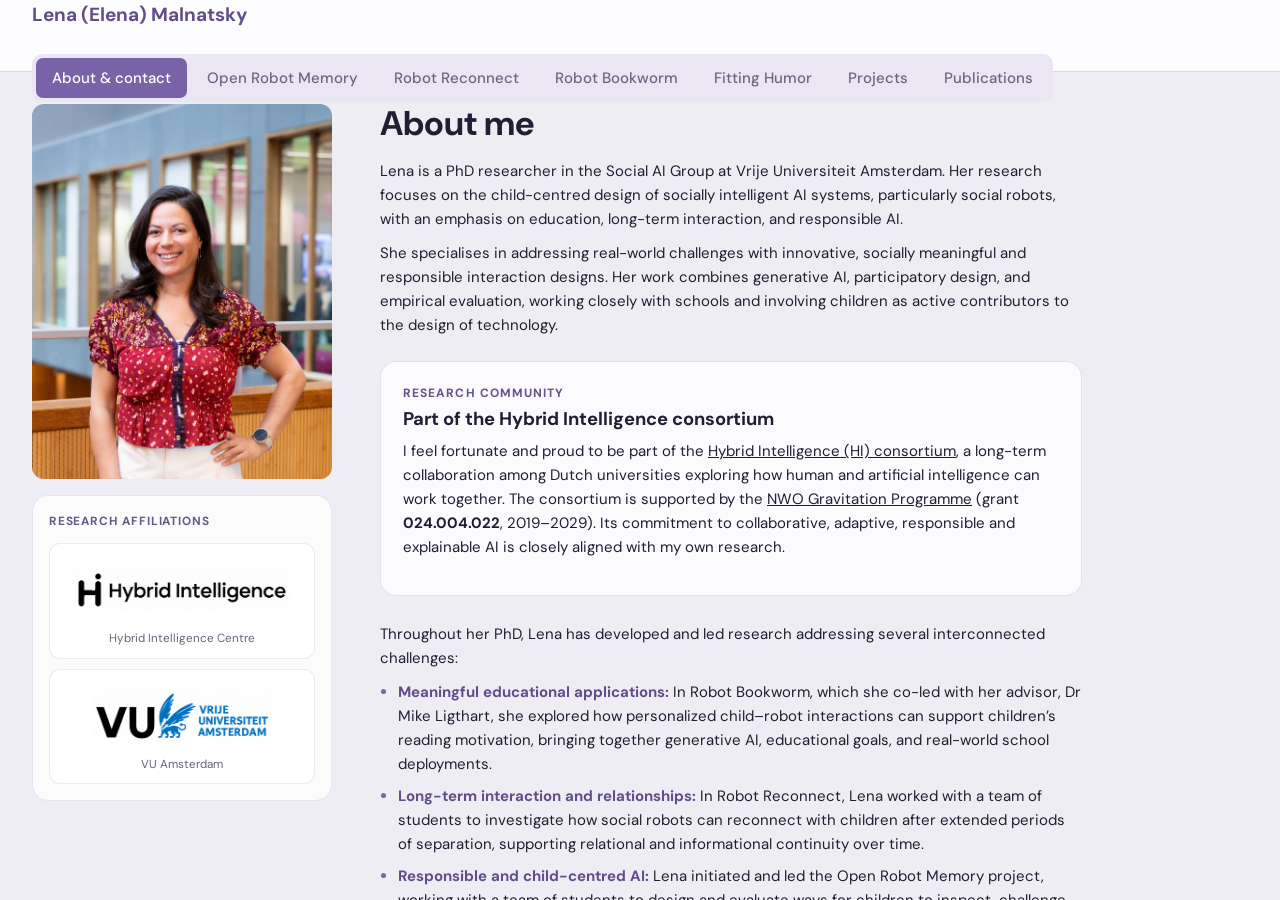
==== commit ef790c7e: "Add award and more" ====
--- a/index.html
+++ b/index.html
@@ -23,6 +23,25 @@
     #research .orm-introduction {
       width: min(100%, 850px);
     }
+    /* Dated project update: visible at the very top of Open Robot Memory. */
+    #research .orm-update {
+      max-width: 850px;
+      padding: 17px 21px;
+      border-radius: 12px;
+      border-left: 4px solid #5875c6;
+      background: #eef3fb;
+      color: #292b40;
+      box-sizing: border-box;
+    }
+    #research .orm-update p { margin: 0; line-height: 1.55; }
+    #research .orm-update__date {
+      display: block;
+      margin-bottom: 7px;
+      color: #415b99;
+      font-size: .8rem;
+      font-weight: 700;
+      letter-spacing: .02em;
+    }
     #research .orm-introduction h2 { margin-bottom: 6px; }
     #research .orm-introduction p:last-child { margin-bottom: 0; }
 
@@ -190,6 +209,17 @@
       width: 100%; height: 100%;
       display: block; object-fit: cover;
     }
+    /* The study banner is much wider than the team portrait. Keep the full
+       graphic visible, including its title and the letter/chat examples. */
+    #reconnect .reconnect-photo--study .reconnect-photo__frame {
+      background: #fff;
+    }
+    #reconnect .reconnect-photo--study .reconnect-photo__frame img {
+      object-fit: contain !important;
+      object-position: center center;
+      max-width: 100%;
+      max-height: 100%;
+    }
     #reconnect .reconnect-photo__frame img[hidden] { display: none; }
     #reconnect .reconnect-photo__placeholder {
       padding: 20px;
@@ -212,11 +242,199 @@
     body[data-selected-tab="about"] main > #about,
     body[data-selected-tab="research"] main > #research,
     body[data-selected-tab="reconnect"] main > #reconnect,
+    body[data-selected-tab="bookworm"] main > #bookworm,
+    body[data-selected-tab="humor"] main > #humor,
     body[data-selected-tab="projects"] main > #projects,
     body[data-selected-tab="publications"] main > #publications {
       display: block !important; opacity: 1 !important;
       visibility: visible !important; pointer-events: auto !important;
       transform: none !important;
+    }
+
+    /* Separate project pages: Bookworm and Humor */
+    #bookworm .feature-page, #humor .feature-page {
+      display: flex; flex-direction: column; gap: 24px;
+      max-width: 1120px; width: 100%; margin: 0 auto;
+    }
+    #bookworm .feature-intro, #humor .feature-intro,
+    #bookworm .feature-story, #humor .feature-story {
+      width: min(100%, 850px);
+    }
+    #bookworm .feature-intro h2, #humor .feature-intro h2 { margin-bottom: 8px; }
+    #bookworm .feature-hero, #humor .feature-hero {
+      margin: 0; padding: 16px; border-radius: 16px;
+      background: rgba(255,255,255,.88); border: 1px solid rgba(48,43,86,.12);
+      max-width: 940px; width: 100%; box-sizing: border-box;
+    }
+    #bookworm .feature-hero img, #humor .feature-hero img {
+      display: block; width: 100%; height: auto;
+      max-height: 580px; object-fit: contain;
+      border-radius: 10px;
+    }
+    #bookworm .feature-hero figcaption, #humor .feature-hero figcaption {
+      padding: 12px 2px 0; font-size: .88rem; color: #57536a;
+    }
+    #bookworm .feature-meta, #humor .feature-meta {
+      display: flex; flex-wrap: wrap; gap: 10px; align-items: center;
+    }
+    #bookworm .feature-meta span, #humor .feature-meta span {
+      display: inline-block; padding: 7px 12px; font-size: .82rem;
+      border-radius: 999px; color: #39457f;
+      background: rgba(72,104,205,.09);
+    }
+    #bookworm .feature-actions, #humor .feature-actions {
+      display: flex; flex-wrap: wrap; gap: 12px;
+    }
+    /* Seven navigation tabs: avoid wrapping or clipping on smaller screens. */
+    .top { flex-wrap: wrap; }
+    .top .tabs {
+      display: flex; flex-wrap: nowrap; overflow-x: auto;
+      max-width: 100%; scrollbar-width: thin;
+    }
+    .top .tabs .tab { white-space: nowrap; flex: 0 0 auto; }
+    /* Show the entire humor infographic in its carousel thumbnail. */
+    #projects .project[data-project="humor"] .pic img {
+      object-fit: contain !important;
+      object-position: center !important;
+      background: #eaf3fb;
+    }
+
+    /* Prevent project thumbnails from being cut off or overflowing. */
+    #projects .project,
+    #projects .project > .pic,
+    #projects .project > div {
+      min-width: 0;
+    }
+    #projects .project > .pic {
+      box-sizing: border-box;
+      overflow: hidden;
+      display: flex;
+      align-items: center;
+      justify-content: center;
+    }
+    #projects .project > .pic > img {
+      display: block;
+      flex: 0 1 auto;
+      width: 100% !important;
+      height: 100% !important;
+      max-width: 100% !important;
+      max-height: 100% !important;
+      object-fit: contain !important;
+      object-position: center center !important;
+    }
+    /* Also constrain images on the individual Bookworm/Humor pages. */
+    #bookworm .feature-hero,
+    #humor .feature-hero {
+      min-width: 0;
+      overflow: hidden;
+    }
+    #bookworm .feature-hero > img,
+    #humor .feature-hero > img {
+      display: block;
+      width: 100% !important;
+      max-width: 100% !important;
+      height: auto !important;
+      object-fit: contain !important;
+    }
+
+    /* About page: research affiliations and institutional logos */
+    #about .affiliation {
+      margin: 24px 0 26px;
+      padding: 22px;
+      border: 1px solid rgba(67, 84, 145, .14);
+      border-radius: 16px;
+      background: rgba(255, 255, 255, .72);
+      box-sizing: border-box;
+    }
+    #about .affiliation__eyebrow {
+      margin: 0 0 6px;
+      color: #65518f;
+      font-size: .75rem;
+      letter-spacing: .09em;
+      font-weight: 700;
+      text-transform: uppercase;
+    }
+    #about .affiliation h3 { margin: 0 0 9px; font-size: 1.15rem; }
+    #about .affiliation__text > p:last-child { margin-bottom: 14px; }
+    /* Affiliation logos live under the portrait, not in the research text. */
+    #about .about-left {
+      display: flex;
+      flex-direction: column;
+      gap: 16px;
+      min-width: 0;
+      width: 100%;
+      align-self: start;
+    }
+    #about .about-left > .pic {
+      display: block;
+      width: 100%;
+      margin: 0;
+      box-sizing: border-box;
+      overflow: hidden;
+    }
+    #about .about-left > .pic img {
+      display: block;
+      width: 100%;
+      height: 100%;
+      object-fit: cover;
+    }
+    #about .about-logo-panel {
+      display: flex;
+      flex-direction: column;
+      gap: 10px;
+      padding: 16px;
+      background: rgba(255,255,255,.75);
+      border: 1px solid rgba(67,84,145,.13);
+      border-radius: 16px;
+      box-sizing: border-box;
+      min-width: 0;
+    }
+    #about .about-logo-panel__label {
+      font-size: .74rem;
+      letter-spacing: .07em;
+      text-transform: uppercase;
+      font-weight: 700;
+      color: #66578a;
+      margin: 0 0 2px;
+    }
+    #about .about-logo-stack {
+      display: flex;
+      flex-direction: column;
+      gap: 10px;
+      min-width: 0;
+    }
+    #about .about-logo {
+      display: flex;
+      justify-content: center;
+      align-items: center;
+      flex-direction: column;
+      gap: 7px;
+      background: #fff;
+      border: 1px solid rgba(67,84,145,.11);
+      border-radius: 11px;
+      padding: 12px 14px;
+      text-decoration: none;
+      box-sizing: border-box;
+      min-width: 0;
+    }
+    #about .about-logo:hover { border-color: #7a66aa; }
+    #about .about-logo img {
+      display: block;
+      width: 100%;
+      max-width: 300px;
+      height: auto;
+      max-height: 68px;
+      object-fit: contain;
+    }
+    #about .about-logo span {
+      color: #68647a;
+      font-size: .73rem;
+      line-height: 1.25;
+      text-align: center;
+    }
+    @media (max-width: 520px) {
+      #about .affiliation { padding: 16px; }
+      #about .about-logo-panel { padding: 12px; }
     }
   </style>
 </head>
@@ -228,6 +446,8 @@
       <button class="tab" data-tab="about">About &amp; contact</button>
       <button class="tab" data-tab="research">Open Robot Memory</button>
       <button class="tab" data-tab="reconnect">Robot Reconnect</button>
+      <button class="tab" data-tab="bookworm">Robot Bookworm</button>
+      <button class="tab" data-tab="humor">Fitting Humor</button>
       <button class="tab" data-tab="projects">Projects</button>
       <button class="tab" data-tab="publications">Publications</button>
     </nav>
@@ -238,9 +458,26 @@
     <!-- ABOUT -->
     <section class="page" id="about">
       <div class="two-col">
-        <figure class="pic pic--tall" data-label="pics/about.jpg">
-          <img src="pics/about.jpg" alt="Elena with a social robot" onerror="this.remove()">
+        <div class="about-left">
+        <figure class="pic pic--tall" data-label="pics/web/about.jpg">
+          <img src="pics/web/about.jpg" alt="Elena with a social robot" onerror="this.remove()">
         </figure>
+          <div class="about-logo-panel">
+            <p class="about-logo-panel__label">Research affiliations</p>
+                  <div class="about-logo-stack" aria-label="Research affiliation logos">
+                    <a class="about-logo" href="https://www.hybrid-intelligence-centre.nl/" target="_blank" rel="noopener noreferrer" aria-label="Visit the Hybrid Intelligence Centre">
+                      <img src="pics/web/hi-logo.jpg"
+                           alt="Hybrid Intelligence Centre logo" loading="lazy">
+                      <span>Hybrid Intelligence Centre</span>
+                    </a>
+                    <a class="about-logo" href="https://vu.nl/en" target="_blank" rel="noopener noreferrer" aria-label="Visit Vrije Universiteit Amsterdam">
+                      <img src="pics/web/vu-logo.jpg"
+                           alt="Vrije Universiteit Amsterdam logo" loading="lazy">
+                      <span>VU Amsterdam</span>
+                    </a>
+                  </div>
+          </div>
+        </div>
         <div>
           <h2>About me</h2>
           <div class="about-text">
@@ -256,6 +493,24 @@
               participatory design, and empirical evaluation, working closely with schools and
               involving children as active contributors to the design of technology.
             </p>
+            <div class="affiliation" aria-label="Research affiliations">
+              <div class="affiliation__text">
+                <p class="affiliation__eyebrow">Research community</p>
+                <h3>Part of the Hybrid Intelligence consortium</h3>
+                <p>
+                  I feel fortunate and proud to be part of the
+                  <a href="https://www.hybrid-intelligence-centre.nl/" target="_blank" rel="noopener noreferrer">Hybrid Intelligence (HI) consortium</a>,
+                  a long-term collaboration among Dutch universities exploring
+                  how human and artificial intelligence can work together.
+                  The consortium is supported by the
+                  <a href="https://vu.nl/en/research/gravitation-project-hybrid-intelligence" target="_blank" rel="noopener noreferrer">NWO Gravitation Programme</a>
+                  (grant <strong>024.004.022</strong>, 2019–2029).
+                  Its commitment to collaborative, adaptive, responsible and
+                  explainable AI is closely aligned with my own research.
+                </p>
+              </div>
+
+            </div>
             <p>Throughout her PhD, Lena has developed and led research addressing several interconnected challenges:</p>
             <ul class="about-list">
               <li>
@@ -306,6 +561,11 @@
     <!-- CURRENT RESEARCH -->
     <section class="page" id="research">
       <div class="research">
+
+        <aside class="orm-update" aria-label="Project news, 20 November 2026">
+          <span class="orm-update__date">UPDATE · 20 NOVEMBER 2026</span>
+          <p>We are very proud that <strong>Julianna Cisewska has won the Faculty Master’s Thesis Award at Vrije Universiteit Amsterdam</strong> for her MSc thesis developed as part of <em>Open Robot Memory</em>. Congratulations, Julianna - a wonderful recognition of your excellent work and contribution to the project!</p>
+        </aside>
 
         <!-- Introduction, before the photography -->
         <div class="orm-introduction">
@@ -529,7 +789,7 @@
             </div>
             <figcaption>Our Robot Reconnect research team</figcaption>
           </figure>
-          <figure class="reconnect-photo">
+          <figure class="reconnect-photo reconnect-photo--study">
             <div class="reconnect-photo__frame">
               <img src="pics/web/reconnect-study.jpg"
                    alt="Robot Reconnect study: reconnecting with Leo through personalized letters and web chat"
@@ -592,6 +852,176 @@
       </div>
     </section>
 
+
+    <!-- ROBOT BOOKWORM: a directly shareable project page -->
+    <section class="page" id="bookworm">
+      <div class="feature-page">
+        <div class="feature-intro">
+          <h2>The Robot Bookworm <span class="h2-sub">Personalized reading support</span></h2>
+          <p><em>What if a robot could be a reading companion rather than another teacher?</em></p>
+          <p>
+            Just before I began my PhD, my supervisor, Dr Mike E.U. Ligthart,
+            invited me to join <em>Robot Bookworm</em>. Its original research team
+            had come together through an interdisciplinary pilot supported by the
+            <a href="https://networkinstitute.org/projects/the-robot-bookworm-stimulating-childrens-reading-motivation-and-comprehension/" target="_blank" rel="noopener noreferrer">VU Network Institute's Academy Assistants programme</a>.
+            Mike's idea was to support children's reading motivation through
+            personalized, relatable conversations about books with a social robot.
+            I gladly joined: the prospect of a robot that could be a curious
+            reading companion, rather than deliver another lesson, was exactly
+            the kind of research I wanted to pursue.
+          </p>
+          <p>
+            I was fortunate that Mike gave me considerable scientific freedom to
+            help shape the project. The primary schools where I had conducted
+            my MSc thesis research also warmly welcomed us back to carry out
+            the study. Mike and I co-led <em>Robot Bookworm</em> with an enthusiastic
+            student team: Adriana Cabrera and Sobhaan Ul Husan, together with
+            Kuhu Sinha, Sofie Veld, Rafaella van Nee, and Daniël Wijnhorst.
+            Scientific collaborators Shenghui Wang and Koen Hindriks also
+            contributed to the research. Many of these contributions grew
+            out of BSc and MSc student projects.
+          </p>
+        </div>
+
+        <figure class="feature-hero">
+          <img src="pics/web/bookworm.jpg" alt="The Robot Bookworm project with Leo" loading="eager">
+          <figcaption>Robot Bookworm: personalized reading conversations with Leo</figcaption>
+        </figure>
+
+        <div class="feature-meta" aria-label="Project overview">
+          <span>Dialogic learning</span>
+          <span>Personalized reading</span>
+          <span>Human-reviewed generative AI</span>
+          <span>HRI 2026 · AAAI 2025 · AIED 2026</span>
+        </div>
+
+        <div class="feature-story">
+          <h3>Making reading personal</h3>
+          <p>
+            We built an experience around more than simply asking a child
+            questions about a book. Leo got to know each child's interests and
+            reading preferences, helped them find a personally fitting book,
+            and returned to discuss its characters, events, and connections
+            to the child's own life. The sessions also included reading tips,
+            encouragement, humor, and a personalized bookmark with a
+            reading plan that the child helped create.
+          </p>
+          <p>
+            A central idea emerging from the project was <strong>dialogic learning
+            in child–robot interaction</strong>: the robot should invite children to
+            explain, interpret, make connections, and express their own views,
+            rather than test them with questions that have only one correct
+            answer. We developed this idea in our
+            <a href="https://doi.org/10.1609/aaaiss.v5i1.35622" target="_blank" rel="noopener noreferrer">AAAI Spring Symposium 2025 paper on dialogic learning</a>.
+          </p>
+
+          <h3>Combining the creativity of AI with human oversight</h3>
+          <p>
+            To make book-specific conversations feasible at scale, we developed
+            a <strong>hybrid human–AI content generation framework</strong>.
+            Rather than letting a language model improvise unrestricted
+            conversations with children, we used it selectively to generate
+            personalized dialogue content <em>offline</em>. Automatic checks and
+            human moderation filtered and refined the content before it could
+            be used by Leo within structured, pedagogically motivated
+            interactions. The approach is described in both our
+            <a href="https://doi.org/10.1609/aaaiss.v5i1.35622" target="_blank" rel="noopener noreferrer">initial hybrid-dialogue paper (AAAI 2025)</a>
+            and our more detailed
+            <a href="https://doi.org/10.1007/978-3-032-29760-0_25" target="_blank" rel="noopener noreferrer">framework paper (AIED 2026)</a>.
+          </p>
+
+          <h3>What did we find?</h3>
+          <p>
+            Together, we designed and ran a four-session study with
+            <strong>101 children aged 8–11 across two primary schools</strong>.
+            Compared with book-neutral conversations, personalized book
+            discussions increased children's <strong>reading enjoyment</strong>
+            and their <strong>sense of connection to their book</strong>, especially
+            among children whose initial reading enjoyment was not already at
+            its maximum. We did <em>not</em> find an increase in the measured
+            intrinsic reading motivation score. The quantitative effects were
+            no longer detectable at the one-year follow-up, although children
+            still described positive changes in how they saw reading and
+            attributed some of those changes to Leo.
+          </p>
+          <p>
+            For me, this project demonstrated not just the potential of
+            personalized child–robot conversations, but also what becomes
+            possible when educational design, generative AI, and long-standing
+            collaboration with schools come together.
+          </p>
+
+          <h3>Research papers</h3>
+          <div class="feature-actions">
+            <a class="btn" href="https://doi.org/10.1145/3757279.3785618" target="_blank" rel="noopener noreferrer">Robot Bookworm · HRI 2026</a>
+            <a class="btn btn--light" href="https://doi.org/10.1609/aaaiss.v5i1.35622" target="_blank" rel="noopener noreferrer">Dialogic learning · AAAI 2025</a>
+            <a class="btn btn--light" href="https://doi.org/10.1007/978-3-032-29760-0_25" target="_blank" rel="noopener noreferrer">Hybrid framework · AIED 2026</a>
+          </div>
+
+          <h3>Beyond a single study</h3>
+          <p>
+            Robot Bookworm also raised an important question: what happens
+            to a personalized child–robot relationship when a year goes by?
+            We returned to explore how Leo could reconnect with children
+            after that long absence, leading to the
+            <a href="#reconnect">Robot Reconnect project</a> and, eventually,
+            new questions about children's influence over a robot's memory.
+          </p>
+        </div>
+      </div>
+    </section>
+
+    <!-- FITTING HUMOR: a directly shareable project page -->
+    <section class="page" id="humor">
+      <div class="feature-page">
+        <div class="feature-intro">
+          <h2>Fitting Humor <span class="h2-sub">Age-based personalization</span></h2>
+          <p><em>What makes a robot's jokes funny and relatable to children of different ages?</em></p>
+          <p>
+            Humor is one way social robots can build rapport with children—but
+            what is funny to one age group may fall completely flat with another.
+            In <em>Fitting Humor</em>, we explored how children's own humor preferences
+            could inform more relatable robot interactions.
+          </p>
+        </div>
+
+        <figure class="feature-hero">
+          <img src="pics/web/humor.jpg" alt="Fitting Humor research overview: from co-design workshops to age-personalized robot jokes" loading="eager">
+          <figcaption>From children's humor ideas to age-fitted jokes delivered by Leo</figcaption>
+        </figure>
+
+        <div class="feature-meta" aria-label="Project overview">
+          <span>102 children in co-design</span>
+          <span>88 children in evaluation</span>
+          <span>HRI 2025 full paper</span>
+        </div>
+
+        <div class="feature-story">
+          <h3>Humor designed with children</h3>
+          <p>
+            We first worked with <strong>102 children aged 8–12</strong> in co-design
+            workshops to explore what kinds of humor different age groups enjoyed.
+            Their drawings, preferences, and ideas informed the jokes Leo would use
+            in personalized conversations.
+          </p>
+          <h3>Does age-fitting make a difference?</h3>
+          <p>
+            We then evaluated the jokes with <strong>88 children</strong>. Children
+            generally found age-fitted robot humor more amusing and better matched
+            to their own and their peers' sense of humor. The project highlighted
+            how involving children can improve the design of social personalization.
+          </p>
+          <p>
+            One lesson has stayed with me: <strong>we could not have written
+            these jokes without the children.</strong>
+          </p>
+          <div class="feature-actions">
+            <a class="btn" href="https://research.vu.nl/en/publications/fitting-humor-age-based-persaonalization-for-shaping-relatable-ch/" target="_blank" rel="noopener">Read the HRI 2025 paper</a>
+          </div>
+        </div>
+      </div>
+    </section>
+
     <!-- PROJECTS -->
     <section class="page" id="projects">
       <div class="wide">
@@ -638,24 +1068,25 @@
           </article>
 
           <article class="project" data-project="bookworm">
-            <figure class="pic" data-label="pics/bookworm.jpg">
-              <img src="pics/bookworm.jpg" alt="" onerror="this.remove()">
+            <figure class="pic" data-label="pics/web/bookworm.jpg">
+              <img src="pics/web/bookworm.jpg" alt="" onerror="this.remove()">
             </figure>
             <div>
               <p class="project__venue">HRI 2026 · AIED 2026</p>
               <h3>The Robot Bookworm</h3>
               <p class="project__sub">Personalised book talks with a social robot</p>
-              <p>A social robot that discusses books with children to support their reading motivation. Its conversations are generated with language models through a hybrid human–AI approach that keeps the content safe and personal.</p>
+              <p>Leo helped children find fitting books, create reading plans, and talk about stories. Personalized, human-reviewed dialogues improved reading enjoyment and children's connection to their books.</p>
               <div class="buttons">
-                <a class="btn" href="https://research.vu.nl/en/publications/the-robot-bookworm-fostering-childrens-reading-motivation-through/" target="_blank" rel="noopener">Read the paper</a>
+                <a class="btn" href="#bookworm">Explore Robot Bookworm</a>
+                <a class="btn btn--light" href="https://research.vu.nl/en/publications/the-robot-bookworm-fostering-childrens-reading-motivation-through/" target="_blank" rel="noopener">Read the paper</a>
                 <a class="btn btn--light" href="https://doi.org/10.1007/978-3-032-29760-0_25" target="_blank" rel="noopener">AIED paper</a>
               </div>
             </div>
           </article>
 
           <article class="project" data-project="humor">
-            <figure class="pic" data-label="pics/humor.jpg">
-              <img src="pics/humor.jpg" alt="" onerror="this.remove()">
+            <figure class="pic" data-label="pics/web/humor.jpg">
+              <img src="pics/web/humor.jpg" alt="" onerror="this.remove()">
             </figure>
             <div>
               <p class="project__venue">HRI 2025</p>
@@ -663,7 +1094,8 @@
               <p class="project__sub">Robot humour that fits a child's age</p>
               <p>Co-design workshops with 102 children aged 8–12 identified the humour that suits each age group. In a follow-up study, children found the robot funnier and more relatable when its humour matched their age.</p>
               <div class="buttons">
-                <a class="btn" href="https://research.vu.nl/en/publications/fitting-humor-age-based-persaonalization-for-shaping-relatable-ch/" target="_blank" rel="noopener">Read the paper</a>
+                <a class="btn" href="#humor">Explore Fitting Humor</a>
+                <a class="btn btn--light" href="https://research.vu.nl/en/publications/fitting-humor-age-based-persaonalization-for-shaping-relatable-ch/" target="_blank" rel="noopener">Read the paper</a>
               </div>
             </div>
           </article>
@@ -760,9 +1192,9 @@
   <script src="script.js"></script>
 
   <script>
-    /* Shareable project pages: /#research and /#reconnect. */
+    /* Shareable project pages: /#research, /#reconnect, /#bookworm, /#humor. */
     (() => {
-      const pages = new Set(['about','research','reconnect','projects','publications']);
+      const pages = new Set(['about','research','reconnect','bookworm','humor','projects','publications']);
       function showPage(id, writeHash) {
         if (!pages.has(id)) return;
         document.body.dataset.selectedTab = id;
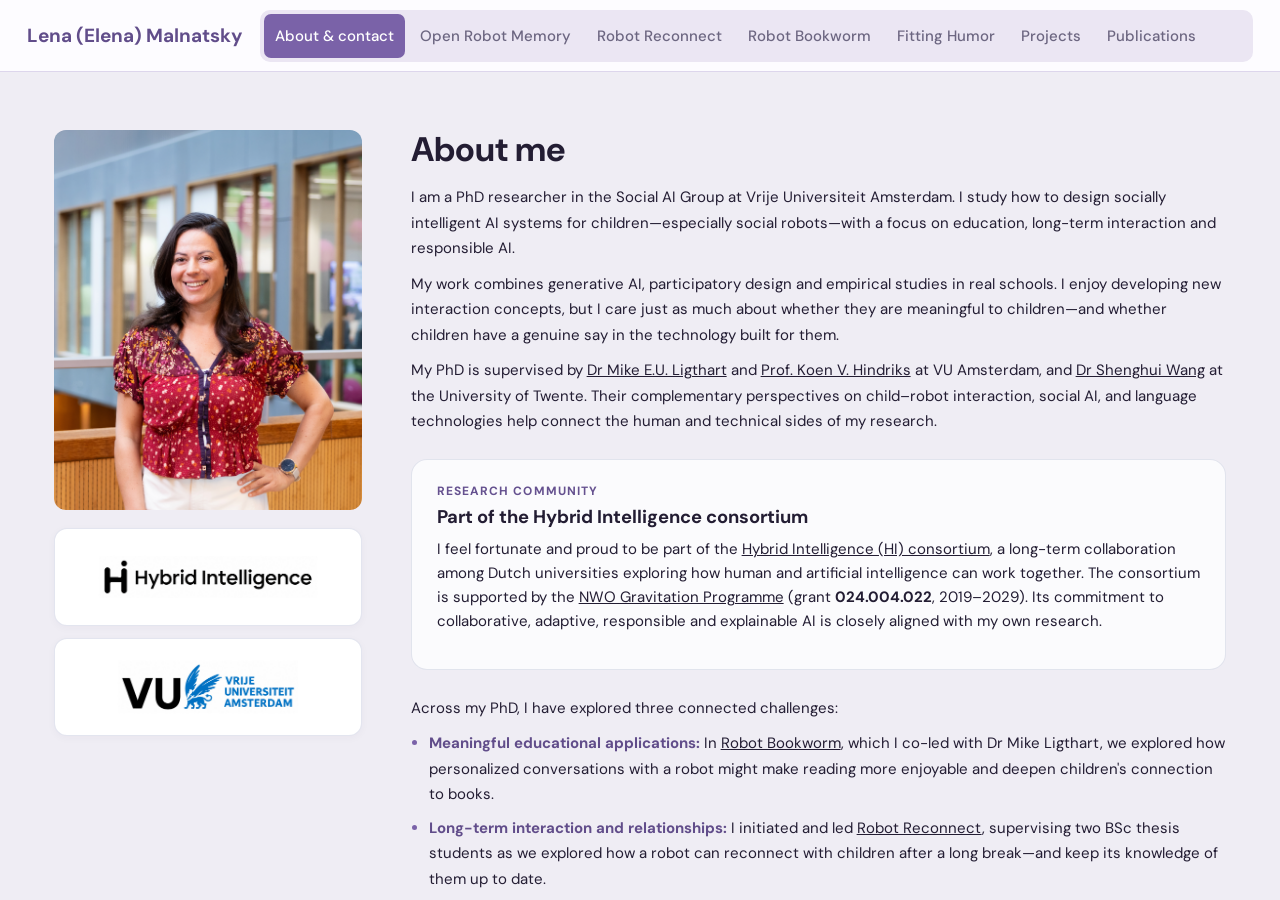
==== commit 07dd4829: "More" ====
--- a/index.html
+++ b/index.html
@@ -285,13 +285,58 @@
     #bookworm .feature-actions, #humor .feature-actions {
       display: flex; flex-wrap: wrap; gap: 12px;
     }
-    /* Seven navigation tabs: avoid wrapping or clipping on smaller screens. */
-    .top { flex-wrap: wrap; }
-    .top .tabs {
-      display: flex; flex-wrap: nowrap; overflow-x: auto;
-      max-width: 100%; scrollbar-width: thin;
-    }
-    .top .tabs .tab { white-space: nowrap; flex: 0 0 auto; }
+    /* Navigation fix: keep the entire area of every tab clickable.
+       The old horizontally scrolling .tabs container clipped the hit area. */
+    header.top {
+      position: sticky !important;
+      top: 0;
+      z-index: 10000 !important;
+      isolation: isolate;
+      display: flex !important;
+      flex-wrap: wrap !important;
+      align-items: center !important;
+      gap: 10px 16px;
+      overflow: visible !important;
+    }
+    header.top > .name {
+      position: relative;
+      z-index: 1;
+      flex: 0 0 auto;
+    }
+    header.top > nav.tabs {
+      display: flex !important;
+      flex: 1 1 650px;
+      flex-wrap: wrap !important;
+      align-items: center !important;
+      justify-content: flex-start;
+      gap: 6px;
+      max-width: 100%;
+      min-height: 44px;
+      overflow: visible !important;
+      position: relative;
+      z-index: 2;
+    }
+    header.top > nav.tabs > button.tab {
+      position: relative;
+      z-index: 3;
+      display: inline-flex !important;
+      align-items: center;
+      justify-content: center;
+      flex: 0 0 auto;
+      min-height: 44px;
+      padding: 10px 13px;
+      box-sizing: border-box;
+      white-space: nowrap;
+      cursor: pointer;
+      pointer-events: auto !important;
+    }
+    @media (max-width: 840px) {
+      header.top > nav.tabs {
+        flex: 1 1 100%;
+        justify-content: flex-start;
+      }
+    }
+
     /* Show the entire humor infographic in its carousel thumbnail. */
     #projects .project[data-project="humor"] .pic img {
       object-fit: contain !important;
@@ -322,6 +367,58 @@
       object-fit: contain !important;
       object-position: center center !important;
     }
+    /* Bookworm group photo is a supporting visual, not the main page content. */
+    #bookworm .feature-page > .feature-hero {
+      width: min(100%, 440px) !important;
+      max-width: 440px !important;
+      margin: 0 auto !important;
+      padding: 10px;
+      align-self: center;
+    }
+    #bookworm .feature-page > .feature-hero > img {
+      max-height: 310px !important;
+    }
+    /* Bookworm: two compact photos side by side, both shown without cropping. */
+    #bookworm .bookworm-photo-grid {
+      display: grid;
+      grid-template-columns: minmax(0, 1.2fr) minmax(0, .8fr);
+      gap: 16px;
+      width: min(100%, 860px);
+      align-items: stretch;
+      margin: 0;
+    }
+    #bookworm .bookworm-photo-grid > .feature-hero {
+      min-width: 0;
+      width: 100% !important;
+      max-width: none !important;
+      margin: 0 !important;
+      padding: 12px;
+      display: flex;
+      flex-direction: column;
+      align-items: center;
+    }
+    #bookworm .bookworm-photo-grid > .feature-hero > img {
+      width: 100% !important;
+      height: 330px !important;
+      max-height: 330px !important;
+      object-fit: contain !important;
+      object-position: center;
+    }
+    #bookworm .bookworm-photo-grid .feature-hero figcaption {
+      width: 100%;
+      box-sizing: border-box;
+    }
+    @media (max-width: 650px) {
+      #bookworm .bookworm-photo-grid {
+        grid-template-columns: 1fr;
+        max-width: 500px;
+      }
+      #bookworm .bookworm-photo-grid > .feature-hero > img {
+        height: 300px !important;
+        max-height: 300px !important;
+      }
+    }
+
     /* Also constrain images on the individual Bookworm/Humor pages. */
     #bookworm .feature-hero,
     #humor .feature-hero {
@@ -436,6 +533,196 @@
       #about .affiliation { padding: 16px; }
       #about .about-logo-panel { padding: 12px; }
     }
+
+    /* Visual polish — November 2026: balanced desktop layout and readable project navigation */
+    header.top {
+      padding: 10px clamp(16px, 2.1vw, 34px) !important;
+      column-gap: clamp(12px, 1.4vw, 24px) !important;
+      box-sizing: border-box;
+      width: 100%;
+    }
+    header.top > .name { white-space: nowrap; margin: 0 !important; }
+    header.top > nav.tabs {
+      justify-content: flex-start !important;
+      flex: 1 1 auto !important;
+      min-width: 0;
+      gap: 4px !important;
+      padding: 4px !important;
+      box-sizing: border-box;
+    }
+    header.top > nav.tabs > button.tab { padding: 10px 11px; min-height: 44px; }
+
+    /* Centre the actual biography in the viewport instead of leaving an empty right side. */
+    #about > .two-col {
+      display: grid !important;
+      grid-template-columns: minmax(270px, 308px) minmax(0, 1fr) !important;
+      gap: clamp(28px, 3.8vw, 58px) !important;
+      width: min(calc(100% - 44px), 1190px) !important;
+      max-width: 1190px !important;
+      margin: 26px auto 80px !important;
+      align-items: start;
+      box-sizing: border-box;
+    }
+    #about > .two-col > .about-left { width: 100%; }
+    #about > .two-col > div:last-child { min-width: 0; width: 100%; max-width: 826px; }
+    #about .about-text { max-width: none !important; width: 100%; }
+    #about .about-text > p, #about .about-text > ul { line-height: 1.7; }
+    #about .affiliation {
+      width: 100%; max-width: none;
+      margin: 24px 0 26px;
+      padding: 22px 25px;
+      background: rgba(255,255,255,.76);
+    }
+    #about .about-logo-panel { padding: 13px; gap: 10px; }
+    #about .about-logo-stack { gap: 8px; }
+    #about .about-logo { padding: 10px 13px; gap: 2px; }
+    #about .about-logo img { max-height: 62px; }
+    #about .about-logo span { font-size: .72rem; }
+
+    /* Reconnect: the wide study infographic must follow its own natural ratio.
+       Don't force it into the portrait-like 4:3 photo frame. */
+    /* A smaller team portrait supports the much wider research graphic. */
+    #reconnect .reconnect-photo-grid {
+      grid-template-columns: minmax(0,.68fr) minmax(0,1.72fr) !important;
+      align-items: start !important;
+      gap: 18px;
+    }
+    #reconnect .reconnect-photo { align-self: start; height: auto !important; }
+    #reconnect .reconnect-photo--study .reconnect-photo__frame {
+      display: block !important;
+      aspect-ratio: auto !important;
+      height: auto !important;
+      min-height: 0 !important;
+      overflow: hidden;
+      background: transparent !important;
+    }
+    #reconnect .reconnect-photo--study .reconnect-photo__frame img {
+      width: 100% !important;
+      height: auto !important;
+      max-height: none !important;
+      aspect-ratio: auto !important;
+      object-fit: contain !important;
+      display: block;
+    }
+
+    /* Publications tell the research story through short, linked descriptions. */
+    #publications .wide { max-width: 1160px; margin-left: auto; margin-right: auto; }
+    #publications .pubs { padding: 0; list-style: none; }
+    #publications .pubs > li {
+      display: grid;
+      grid-template-columns: minmax(0,1fr) auto;
+      gap: 18px 24px;
+      align-items: center;
+      margin-bottom: 14px;
+      padding: 22px 24px;
+      background: rgba(255,255,255,.8);
+      border: 1px solid rgba(76,67,124,.12);
+      border-radius: 15px;
+      box-shadow: 0 4px 14px rgba(45,39,81,.035);
+    }
+    #publications .pubs > li > div:first-child { min-width: 0; }
+    #publications .pub-explain {
+      margin: 0 0 10px;
+      font-size: 1rem;
+      line-height: 1.55;
+      color: #413b57;
+    }
+    #publications .pubs .pub-title {
+      margin: 0 0 6px;
+      font-size: 1.03rem;
+      font-weight: 700;
+      line-height: 1.35;
+      color: #29233e;
+    }
+    #publications .pubs .muted { margin: 0; font-size: .84rem; line-height: 1.45; }
+    #publications .pubs .pub-btns { display: flex; flex-wrap: wrap; gap: 7px; align-items: center; }
+    #publications .pub-intro { color: #625b79; margin: 0 0 24px; max-width: 750px; line-height: 1.6; }
+
+    @media (max-width: 1170px) {
+      header.top > nav.tabs { flex: 1 1 100% !important; }
+      header.top { gap: 4px 10px !important; }
+    }
+    @media (max-width: 800px) {
+      #about > .two-col {
+        grid-template-columns: 1fr !important;
+        width: min(calc(100% - 30px), 700px) !important;
+        gap: 26px !important;
+      }
+      #about .about-left { max-width: 470px; }
+      #about .about-logo-stack { flex-direction: row; }
+      #about .about-logo { flex: 1 1 50%; }
+      #reconnect .reconnect-photo-grid { grid-template-columns: 1fr !important; }
+      #publications .pubs > li { grid-template-columns: 1fr; padding: 18px; }
+    }
+    @media (max-width: 500px) {
+      #about .about-logo-stack { flex-direction: column; }
+      #publications .pubs .pub-btns { justify-content: flex-start; }
+      header.top > nav.tabs > button.tab { padding: 10px 9px; }
+    }
+
+    /* Affiliation logos: two equally sized, separate light cards below the portrait.
+       Keep their backgrounds bright and let the original JPEGs sit on white. */
+    #about .about-left > .about-logo-stack {
+      display: flex;
+      flex-direction: column;
+      align-items: stretch;
+      width: 100%;
+      gap: 12px;
+      margin: 2px 0 0;
+      padding: 0;
+      background: transparent;
+      border: none;
+    }
+    #about .about-logo-stack > .about-logo {
+      display: flex;
+      align-items: center;
+      justify-content: center;
+      width: 100%;
+      height: 98px;
+      flex: 0 0 98px;
+      box-sizing: border-box;
+      margin: 0;
+      padding: 14px 19px !important;
+      border: 1px solid rgba(67, 84, 145, .15) !important;
+      border-radius: 13px;
+      background: #fff !important;
+      box-shadow: 0 2px 8px rgba(45, 39, 81, .035);
+      line-height: normal;
+      transition: border-color .15s ease, box-shadow .15s ease;
+    }
+    #about .about-logo-stack > .about-logo img {
+      display: block;
+      width: 100%;
+      height: 68px;
+      max-width: 255px;
+      max-height: 68px;
+      object-fit: contain;
+      object-position: center;
+      mix-blend-mode: normal;
+    }
+    #about .about-logo-stack > .about-logo:hover,
+    #about .about-logo-stack > .about-logo:focus-visible {
+      border-color: rgba(111, 87, 169, .55) !important;
+      box-shadow: 0 4px 12px rgba(45, 39, 81, .075);
+    }
+    @media (max-width: 800px) {
+      #about .about-left > .about-logo-stack {
+        flex-direction: row;
+        gap: 12px;
+      }
+      #about .about-logo-stack > .about-logo {
+        width: auto;
+        flex: 1 1 0;
+        min-width: 0;
+      }
+    }
+    @media (max-width: 450px) {
+      #about .about-left > .about-logo-stack { flex-direction: column; }
+      #about .about-logo-stack > .about-logo {
+        width: 100%;
+        flex: 0 0 98px;
+      }
+    }
   </style>
 </head>
 <body>
@@ -462,36 +749,38 @@
         <figure class="pic pic--tall" data-label="pics/web/about.jpg">
           <img src="pics/web/about.jpg" alt="Elena with a social robot" onerror="this.remove()">
         </figure>
-          <div class="about-logo-panel">
-            <p class="about-logo-panel__label">Research affiliations</p>
-                  <div class="about-logo-stack" aria-label="Research affiliation logos">
-                    <a class="about-logo" href="https://www.hybrid-intelligence-centre.nl/" target="_blank" rel="noopener noreferrer" aria-label="Visit the Hybrid Intelligence Centre">
-                      <img src="pics/web/hi-logo.jpg"
-                           alt="Hybrid Intelligence Centre logo" loading="lazy">
-                      <span>Hybrid Intelligence Centre</span>
-                    </a>
-                    <a class="about-logo" href="https://vu.nl/en" target="_blank" rel="noopener noreferrer" aria-label="Visit Vrije Universiteit Amsterdam">
-                      <img src="pics/web/vu-logo.jpg"
-                           alt="Vrije Universiteit Amsterdam logo" loading="lazy">
-                      <span>VU Amsterdam</span>
-                    </a>
-                  </div>
+          <div class="about-logo-stack" aria-label="Research affiliations">
+            <a class="about-logo" href="https://www.hybrid-intelligence-centre.nl/" target="_blank" rel="noopener noreferrer" aria-label="Visit the Hybrid Intelligence Centre">
+              <img src="pics/web/hi-logo.jpg" alt="Hybrid Intelligence Centre logo" loading="lazy">
+            </a>
+            <a class="about-logo" href="https://vu.nl/en" target="_blank" rel="noopener noreferrer" aria-label="Visit Vrije Universiteit Amsterdam">
+              <img src="pics/web/vu-logo.jpg" alt="Vrije Universiteit Amsterdam logo" loading="lazy">
+            </a>
           </div>
         </div>
         <div>
           <h2>About me</h2>
           <div class="about-text">
             <p>
-              Lena is a PhD researcher in the Social AI Group at Vrije Universiteit Amsterdam.
-              Her research focuses on the child-centred design of socially intelligent AI systems,
-              particularly social robots, with an emphasis on education, long-term interaction,
-              and responsible AI.
+              I am a PhD researcher in the Social AI Group at Vrije Universiteit Amsterdam.
+              I study how to design socially intelligent AI systems for children—especially
+              social robots—with a focus on education, long-term interaction and responsible AI.
             </p>
             <p>
-              She specialises in addressing real-world challenges with innovative, socially
-              meaningful and responsible interaction designs. Her work combines generative AI,
-              participatory design, and empirical evaluation, working closely with schools and
-              involving children as active contributors to the design of technology.
+              My work combines generative AI, participatory design and empirical studies in
+              real schools. I enjoy developing new interaction concepts, but I care just as much
+              about whether they are meaningful to children—and whether children have a genuine
+              say in the technology built for them.
+            </p>
+            <p>
+              My PhD is supervised by
+              <a href="https://research.vu.nl/en/persons/mike-ligthart/" target="_blank" rel="noopener noreferrer">Dr Mike E.U. Ligthart</a>
+              and <a href="https://research.vu.nl/en/persons/koen-hindriks/" target="_blank" rel="noopener noreferrer">Prof. Koen V. Hindriks</a>
+              at VU Amsterdam, and
+              <a href="https://people.utwente.nl/shenghui.wang" target="_blank" rel="noopener noreferrer">Dr Shenghui Wang</a>
+              at the University of Twente. Their complementary perspectives on child–robot
+              interaction, social AI, and language technologies help connect the human and
+              technical sides of my research.
             </p>
             <div class="affiliation" aria-label="Research affiliations">
               <div class="affiliation__text">
@@ -511,29 +800,28 @@
               </div>
 
             </div>
-            <p>Throughout her PhD, Lena has developed and led research addressing several interconnected challenges:</p>
+            <p>Across my PhD, I have explored three connected challenges:</p>
             <ul class="about-list">
               <li>
-                <b>Meaningful educational applications:</b> In Robot Bookworm, which she co-led with
-                her advisor, Dr Mike Ligthart, she explored how personalized child–robot interactions
-                can support children’s reading motivation, bringing together generative AI,
-                educational goals, and real-world school deployments.
+                <b>Meaningful educational applications:</b> In <a href="#bookworm">Robot Bookworm</a>,
+                which I co-led with Dr Mike Ligthart, we explored how personalized conversations
+                with a robot might make reading more enjoyable and deepen children's connection to books.
               </li>
               <li>
-                <b>Long-term interaction and relationships:</b> In Robot Reconnect, Lena worked with a
-                team of students to investigate how social robots can reconnect with children after
-                extended periods of separation, supporting relational and informational continuity over time.
+                <b>Long-term interaction and relationships:</b> I initiated and led
+                <a href="#reconnect">Robot Reconnect</a>, supervising two BSc thesis students
+                as we explored how a robot can reconnect with children after a long break—and
+                keep its knowledge of them up to date.
               </li>
               <li>
-                <b>Responsible and child-centred AI:</b> Lena initiated and led the Open Robot Memory
-                project, working with a team of students to design and evaluate ways for children to
-                inspect, challenge, and influence what social robots remember about them.
+                <b>Responsible and child-centred AI:</b> In <a href="#research">Open Robot Memory</a>,
+                a project I initiated and led, we designed ways for children to inspect, question
+                and change what a robot remembers about them.
               </li>
             </ul>
             <p>
-              Across these projects, a central theme of Lena’s research is moving beyond AI systems
-              that simply adapt to children, towards AI systems that children can understand,
-              influence, and actively help shape.
+              These projects share a common ambition: to move beyond AI systems that merely
+              adapt to children, towards systems children can understand, challenge and actively shape.
             </p>
           </div>
           <div class="about-contact">
@@ -877,22 +1165,26 @@
             the study. Mike and I co-led <em>Robot Bookworm</em> with an enthusiastic
             student team: Adriana Cabrera and Sobhaan Ul Husan, together with
             Kuhu Sinha, Sofie Veld, Rafaella van Nee, and Daniël Wijnhorst.
-            Scientific collaborators Shenghui Wang and Koen Hindriks also
-            contributed to the research. Many of these contributions grew
-            out of BSc and MSc student projects.
-          </p>
-        </div>
-
-        <figure class="feature-hero">
-          <img src="pics/web/bookworm.jpg" alt="The Robot Bookworm project with Leo" loading="eager">
-          <figcaption>Robot Bookworm: personalized reading conversations with Leo</figcaption>
-        </figure>
+            Much of this work grew out of BSc and MSc student projects.
+          </p>
+        </div>
+
+        <div class="bookworm-photo-grid" aria-label="Robot Bookworm study photos">
+          <figure class="feature-hero">
+            <img src="pics/web/bookworm.jpg" alt="The Robot Bookworm project with Leo" loading="eager">
+            <figcaption>Robot Bookworm: personalized reading conversations with Leo</figcaption>
+          </figure>
+          <figure class="feature-hero">
+            <img src="pics/web/bookworm2.jpg" alt="Two children holding Leo in their classroom during Robot Bookworm" loading="eager">
+            <figcaption>Leo with young readers during Robot Bookworm</figcaption>
+          </figure>
+        </div>
 
         <div class="feature-meta" aria-label="Project overview">
           <span>Dialogic learning</span>
           <span>Personalized reading</span>
           <span>Human-reviewed generative AI</span>
-          <span>HRI 2026 · AAAI 2025 · AIED 2026</span>
+          <span>Three Bookworm publications · 2026</span>
         </div>
 
         <div class="feature-story">
@@ -952,10 +1244,17 @@
           </p>
 
           <h3>Research papers</h3>
+          <p>
+            Three papers examine complementary aspects of Robot Bookworm:
+            the effect of personalized book discussions on children's reading experiences
+            (HRI), the architecture supporting multi-session interactions (RO-MAN),
+            and the hybrid framework for generating personalized dialogue content
+            with human oversight (AIED).
+          </p>
           <div class="feature-actions">
-            <a class="btn" href="https://doi.org/10.1145/3757279.3785618" target="_blank" rel="noopener noreferrer">Robot Bookworm · HRI 2026</a>
-            <a class="btn btn--light" href="https://doi.org/10.1609/aaaiss.v5i1.35622" target="_blank" rel="noopener noreferrer">Dialogic learning · AAAI 2025</a>
-            <a class="btn btn--light" href="https://doi.org/10.1007/978-3-032-29760-0_25" target="_blank" rel="noopener noreferrer">Hybrid framework · AIED 2026</a>
+            <a class="btn" href="https://doi.org/10.1145/3757279.3785618" target="_blank" rel="noopener noreferrer">Study &amp; outcomes · HRI 2026</a>
+            <a class="btn btn--light" href="https://ieeexplore.ieee.org/document/11714782" target="_blank" rel="noopener noreferrer">Multi-session architecture · RO-MAN 2026</a>
+            <a class="btn btn--light" href="https://doi.org/10.1007/978-3-032-29760-0_25" target="_blank" rel="noopener noreferrer">Content generation · AIED 2026</a>
           </div>
 
           <h3>Beyond a single study</h3>
@@ -994,6 +1293,7 @@
           <span>102 children in co-design</span>
           <span>88 children in evaluation</span>
           <span>HRI 2025 full paper</span>
+          <span>HRI 2025 Best Paper Honorable Mention</span>
         </div>
 
         <div class="feature-story">
@@ -1111,73 +1411,115 @@
           <h2>Publications</h2>
           <div class="filters">
             <button class="pill is-on" data-year="all">All</button>
+            <button class="pill" data-year="2024">2024</button>
+            <button class="pill" data-year="2025">2025</button>
             <button class="pill" data-year="2026">2026</button>
-            <button class="pill" data-year="2025">2025</button>
-            <button class="pill" data-year="2024">2024</button>
           </div>
         </div>
 
+        <p class="pub-intro">From the first research ideas to later studies and systems, these publications trace how my work on personalization developed into educational interaction and long-term robot memory. Each entry explains its particular contribution to that story.</p>
+
         <ul class="pubs">
-          <li data-year="2026">
+          <li data-year="2024">
             <div>
-              <p class="pub-title">Making Memories Together: Toward Transparent and Co-constructed Robot Memory in Child-Robot Interaction</p>
-              <p class="muted"><b>E. Malnatsky</b>, S. Wang, K. Hindriks, M. E. U. Ligthart · HRI '26 Companion</p>
+              <p class="pub-explain">I had the honor to be selected for <a href="https://hripioneers.org/archives/hri24/" target="_blank" rel="noopener noreferrer">HRI Pioneers</a>, a selective workshop for student researchers held alongside the main HRI conference. This paper introduced my PhD direction: it presented our age-based robot humor work with children and proposed Robot Bookworm as the next step, extending personalization into sustained conversations about reading.</p>
+              <p class="pub-title">Shaping Relatable Robots: A Child-Centered Approach to Social Personalization</p>
+              <p class="muted">E. Malnatsky, S. Wang, K. V. Hindriks, M. E. U. Ligthart · HRI 2024 · Pioneers Workshop · Companion</p>
             </div>
             <div class="pub-btns">
-              <a class="btn btn--sm" href="https://doi.org/10.1145/3776734.3794570" target="_blank" rel="noopener">Paper</a>
-              <button class="btn btn--sm btn--light cite" data-cite="Malnatsky, E., Wang, S., Hindriks, K., &amp; Ligthart, M. E. U. (2026). Making Memories Together: Toward Transparent and Co-constructed Robot Memory in Child-Robot Interaction. In HRI '26 Companion (pp. 1125–1129). ACM. https://doi.org/10.1145/3776734.3794570">Cite</button>
+              <a class="btn btn--sm" href="https://doi.org/10.1145/3610978.3638374" target="_blank" rel="noopener noreferrer">Paper</a>
+              <button class="btn btn--sm btn--light cite" data-cite="E. Malnatsky, S. Wang, K. V. Hindriks, M. E. U. Ligthart (2024). Shaping Relatable Robots: A Child-Centered Approach to Social Personalization. Companion Proceedings of HRI 2024, pp. 127–129. https://doi.org/10.1145/3610978.3638374">Cite</button>
+            </div>
+          </li>
+          <li data-year="2025">
+            <div>
+              <p class="pub-explain">The age-based humor study introduced at HRI Pioneers became this full paper. Through co-design workshops and a user study, we examined whether humor tailored to children’s age groups could make robot interactions more amusing and relatable. It showed that personalization is also about fitting a child’s personal and social world, not simply remembering facts.</p>
+              <p class="pub-title">Fitting Humor: Age-Based Personalization for Shaping Relatable Child-Robot Interactions</p>
+              <p class="muted">E. Malnatsky, M. E. U. Ligthart · HRI 2025 · Full paper · Best Paper Honorable Mention</p>
+            </div>
+            <div class="pub-btns">
+              <a class="btn btn--sm" href="https://research.vu.nl/en/publications/fitting-humor-age-based-persaonalization-for-shaping-relatable-ch/" target="_blank" rel="noopener noreferrer">Paper</a>
+              <button class="btn btn--sm btn--light cite" data-cite="E. Malnatsky, M. E. U. Ligthart (2025). Fitting Humor: Age-Based Personalization for Shaping Relatable Child-Robot Interactions. Proceedings of HRI 2025, pp. 331–341.">Cite</button>
             </div>
           </li>
           <li data-year="2026">
             <div>
-              <p class="pub-title">The Robot Bookworm: Fostering Children's Reading Motivation through Personalized Book Discussions</p>
-              <p class="muted"><b>E. Malnatsky</b>, S. Ul Husan, K. Sinha, S. Veld, R. Van Nee, D. Wijnhorst, S. Wang, K. Hindriks, M. E. U. Ligthart · HRI '26</p>
+              <p class="pub-explain">This is the main evaluation of Robot Bookworm, first proposed in our 2024 Pioneers paper. Across four sessions with 101 children, personalized book discussions improved reading enjoyment and children’s sense of connection to their books, but not measured intrinsic reading motivation. It examines the educational impact of a personalized robot reading companion.</p>
+              <p class="pub-title">The Robot Bookworm: Fostering Children&#x27;s Reading Motivation through Personalized Book Discussions</p>
+              <p class="muted">E. Malnatsky, S. Ul Husan, K. Sinha, S. Veld, R. van Nee, D. Wijnhorst, S. Wang, K. V. Hindriks, M. E. U. Ligthart · HRI 2026 · Full paper</p>
             </div>
             <div class="pub-btns">
-              <a class="btn btn--sm" href="https://research.vu.nl/en/publications/the-robot-bookworm-fostering-childrens-reading-motivation-through/" target="_blank" rel="noopener">Paper</a>
-              <button class="btn btn--sm btn--light cite" data-cite="Malnatsky, E., Ul Husan, S., Sinha, K., Veld, S., Van Nee, R., Wijnhorst, D., Wang, S., Hindriks, K., &amp; Ligthart, M. E. U. (2026). The Robot Bookworm: Fostering Children's Reading Motivation through Personalized Book Discussions. In HRI '26 (pp. 1010–1019). ACM.">Cite</button>
+              <a class="btn btn--sm" href="https://doi.org/10.1145/3757279.3785618" target="_blank" rel="noopener noreferrer">Paper</a>
+              <button class="btn btn--sm btn--light cite" data-cite="E. Malnatsky, S. Ul Husan, K. Sinha, S. Veld, R. van Nee, D. Wijnhorst, S. Wang, K. V. Hindriks, M. E. U. Ligthart (2026). The Robot Bookworm: Fostering Children&#x27;s Reading Motivation through Personalized Book Discussions. Proceedings of HRI 2026, pp. 1010–1019. https://doi.org/10.1145/3757279.3785618">Cite</button>
+            </div>
+          </li>
+          <li data-year="2025">
+            <div>
+              <p class="pub-explain">From making a robot relatable, we moved to making its conversations educationally meaningful. This paper introduced a hybrid dialogic-learning approach: structured, pedagogically guided conversations, with language models generating selected personalized content offline and humans reviewing it before use.</p>
+              <p class="pub-title">Dialogic Learning in Child-Robot Interaction: A Hybrid Approach to Personalized Educational Content Generation</p>
+              <p class="muted">E. Malnatsky, S. Wang, K. V. Hindriks, M. E. U. Ligthart · AAAI Spring Symposium 2025</p>
+            </div>
+            <div class="pub-btns">
+              <a class="btn btn--sm" href="https://doi.org/10.1609/aaaiss.v5i1.35622" target="_blank" rel="noopener noreferrer">Paper</a>
+              <button class="btn btn--sm btn--light cite" data-cite="E. Malnatsky, S. Wang, K. V. Hindriks, M. E. U. Ligthart (2025). Dialogic Learning in Child-Robot Interaction: A Hybrid Approach to Personalized Educational Content Generation. Proceedings of the AAAI Symposium Series, 5(1), pp. 416–420. https://doi.org/10.1609/aaaiss.v5i1.35622">Cite</button>
+            </div>
+          </li>
+          <li data-year="2025">
+            <div>
+              <p class="pub-explain">At the IDC Doctoral Consortium, I presented my research direction and future plans, outlining next steps for child-centered design, personalized educational dialogue, and the responsible integration of generative AI.</p>
+              <p class="pub-title">Towards Dialogic Education through Child-Robot Interaction: A Hybrid Child-Centered Framework</p>
+              <p class="muted">E. Malnatsky · IDC 2025 · Doctoral Consortium</p>
+            </div>
+            <div class="pub-btns">
+              <a class="btn btn--sm" href="https://doi.org/10.1145/3713043.3731660" target="_blank" rel="noopener noreferrer">Paper</a>
+              <button class="btn btn--sm btn--light cite" data-cite="E. Malnatsky (2025). Towards Dialogic Education through Child-Robot Interaction: A Hybrid Child-Centered Framework. Proceedings of IDC 2025, pp. 1214–1216. https://doi.org/10.1145/3713043.3731660">Cite</button>
             </div>
           </li>
           <li data-year="2026">
             <div>
+              <p class="pub-explain">Robot Bookworm raised a new question: what happens when a child and robot meet again after a year apart? Our follow-up found weaker connection and outdated or missing information in the robot’s memory. This paper introduces the Open-Memory Robots direction: giving children ways to see, question, and help update what a robot remembers.</p>
+              <p class="pub-title">Making Memories Together: Toward Transparent and Co-constructed Robot Memory in Child-Robot Interaction</p>
+              <p class="muted">E. Malnatsky, S. Wang, K. Hindriks, M. E. U. Ligthart · HRI 2026 · Companion</p>
+            </div>
+            <div class="pub-btns">
+              <a class="btn btn--sm" href="https://doi.org/10.1145/3776734.3794570" target="_blank" rel="noopener noreferrer">Paper</a>
+              <button class="btn btn--sm btn--light cite" data-cite="E. Malnatsky, S. Wang, K. Hindriks, M. E. U. Ligthart (2026). Making Memories Together: Toward Transparent and Co-constructed Robot Memory in Child-Robot Interaction. Companion Proceedings of HRI 2026, pp. 1125–1129. https://doi.org/10.1145/3776734.3794570">Cite</button>
+            </div>
+          </li>
+          <li data-year="2026">
+            <div>
+              <p class="pub-explain">This collaborative workshop paper proposes playful, rights-based ways for researchers to work with children—a methodological counterpart to the participatory design in Fitting Humor, Robot Bookworm, and our work on robot memory.</p>
+              <p class="pub-title">Roboticist’s Guide to Working with Children: A Playful by Design Workshop</p>
+              <p class="muted">L. M. Levinson, B. Cagiltay, V. Charisi, E. Malnatsky, M. E. U. Ligthart, M. Spitale · HRI 2026 · Workshop paper</p>
+            </div>
+            <div class="pub-btns">
+              <a class="btn btn--sm" href="https://doi.org/10.1145/3776734.3793849" target="_blank" rel="noopener noreferrer">Paper</a>
+              <button class="btn btn--sm btn--light cite" data-cite="L. M. Levinson, B. Cagiltay, V. Charisi, E. Malnatsky, M. E. U. Ligthart, M. Spitale (2026). Roboticist’s Guide to Working with Children: A Playful by Design Workshop. Companion Proceedings of HRI 2026, pp. 1420–1422. https://doi.org/10.1145/3776734.3793849">Cite</button>
+            </div>
+          </li>
+          <li data-year="2026">
+            <div>
+              <p class="pub-explain">While the HRI Bookworm paper examines the intervention’s effects, this paper looks at how we created its dialogue content. It evaluates our hybrid pipeline: educational scaffolding, offline language-model generation, automated validation, and human moderation, designed to balance personalization with safety and pedagogical quality.</p>
               <p class="pub-title">A Hybrid Human-AI Content Generation Framework for Safe and Personalized Dialogic Learning with Children</p>
-              <p class="muted"><b>E. Malnatsky</b>, S. Wang, K. Sinha, K. V. Hindriks, M. E. U. Ligthart · AIED 2026</p>
+              <p class="muted">E. Malnatsky, S. Wang, K. Sinha, K. V. Hindriks, M. E. U. Ligthart · AIED 2026 · Springer proceedings</p>
             </div>
             <div class="pub-btns">
-              <a class="btn btn--sm" href="https://doi.org/10.1007/978-3-032-29760-0_25" target="_blank" rel="noopener">Paper</a>
-              <button class="btn btn--sm btn--light cite" data-cite="Malnatsky, E., Wang, S., Sinha, K., Hindriks, K. V., &amp; Ligthart, M. E. U. (2026). A Hybrid Human-AI Content Generation Framework for Safe and Personalized Dialogic Learning with Children. In AIED 2026, LNAI (pp. 226–235). Springer. https://doi.org/10.1007/978-3-032-29760-0_25">Cite</button>
+              <a class="btn btn--sm" href="https://doi.org/10.1007/978-3-032-29760-0_25" target="_blank" rel="noopener noreferrer">Paper</a>
+              <button class="btn btn--sm btn--light cite" data-cite="E. Malnatsky, S. Wang, K. Sinha, K. V. Hindriks, M. E. U. Ligthart (2026). A Hybrid Human-AI Content Generation Framework for Safe and Personalized Dialogic Learning with Children. Artificial Intelligence in Education, pp. 226–235 (Springer; conference 2026, bibliographic volume 2027). https://doi.org/10.1007/978-3-032-29760-0_25">Cite</button>
             </div>
           </li>
-          <li data-year="2025">
+          <li data-year="2026">
             <div>
-              <p class="pub-title">Fitting Humor: Age-Based Personalization for Shaping Relatable Child-Robot Interactions</p>
-              <p class="muted"><b>E. Malnatsky</b>, M. E. U. Ligthart · HRI '25</p>
+              <p class="pub-explain">Building on DECRI and Robot Bookworm, this paper describes the interaction architecture across sessions: getting to know a child, using that knowledge to suggest a fitting book, and carrying it forward into reflective discussions. Where the AIED paper examines content generation, this one explains how personalization develops meaningfully over time.</p>
+              <p class="pub-title">From Getting Acquainted to Reflective Discussion: A Multi-Session Architecture for Dialogic Educational Child-Robot Interaction</p>
+              <p class="muted">E. Malnatsky, S. Wang, K. Sinha, K. V. Hindriks, M. E. U. Ligthart · IEEE RO-MAN 2026</p>
             </div>
             <div class="pub-btns">
-              <a class="btn btn--sm" href="https://research.vu.nl/en/publications/fitting-humor-age-based-persaonalization-for-shaping-relatable-ch/" target="_blank" rel="noopener">Paper</a>
-              <button class="btn btn--sm btn--light cite" data-cite="Malnatsky, E., &amp; Ligthart, M. E. U. (2025). Fitting Humor: Age-Based Personalization for Shaping Relatable Child-Robot Interactions. In HRI '25 (pp. 331–341). ACM.">Cite</button>
+              <a class="btn btn--sm" href="https://ieeexplore.ieee.org/document/11714782" target="_blank" rel="noopener noreferrer">Paper</a>
+              <button class="btn btn--sm btn--light cite" data-cite="E. Malnatsky, S. Wang, K. Sinha, K. V. Hindriks, M. E. U. Ligthart (2026). From Getting Acquainted to Reflective Discussion: A Multi-Session Architecture for Dialogic Educational Child-Robot Interaction. 2026 IEEE 35th International Conference on Robot and Human Interactive Communication (RO-MAN).">Cite</button>
             </div>
           </li>
-          <li data-year="2025">
-            <div>
-              <p class="pub-title">Dialogic Learning in Child-Robot Interaction: A Hybrid Approach to Personalized Educational Content Generation</p>
-              <p class="muted"><b>E. Malnatsky</b>, S. Wang, K. V. Hindriks, M. E. U. Ligthart · AAAI Spring Symposium 2025</p>
-            </div>
-            <div class="pub-btns">
-              <a class="btn btn--sm" href="https://research.vu.nl/en/publications/dialogic-learning-in-child-robot-interaction-a-hybrid-approach-to/" target="_blank" rel="noopener">Paper</a>
-              <button class="btn btn--sm btn--light cite" data-cite="Malnatsky, E., Wang, S., Hindriks, K. V., &amp; Ligthart, M. E. U. (2025). Dialogic Learning in Child-Robot Interaction: A Hybrid Approach to Personalized Educational Content Generation. In Proceedings of the 2025 AAAI Spring Symposium Series (Vol. 5, No. 1, pp. 416–420). AAAI.">Cite</button>
-            </div>
-          </li>
-          <li data-year="2024">
-            <div>
-              <p class="pub-title">Shaping Relatable Robots: A Child-Centered Approach to Social Personalization</p>
-              <p class="muted"><b>E. Malnatsky</b>, S. Wang, K. Hindriks, M. Ligthart · HRI '24 Companion</p>
-            </div>
-            <div class="pub-btns">
-              <a class="btn btn--sm" href="https://doi.org/10.1145/3610978.3638374" target="_blank" rel="noopener">Paper</a>
-              <button class="btn btn--sm btn--light cite" data-cite="Malnatsky, E., Wang, S., Hindriks, K., &amp; Ligthart, M. (2024). Shaping Relatable Robots: A Child-Centered Approach to Social Personalization. In HRI '24 Companion (pp. 127–129). ACM. https://doi.org/10.1145/3610978.3638374">Cite</button>
-            </div>
-          </li>
+
         </ul>
         <div class="buttons">
           <a class="btn btn--light" href="https://research.vu.nl/en/persons/elena-malnatsky/" target="_blank" rel="noopener">See all on VU research portal</a>
